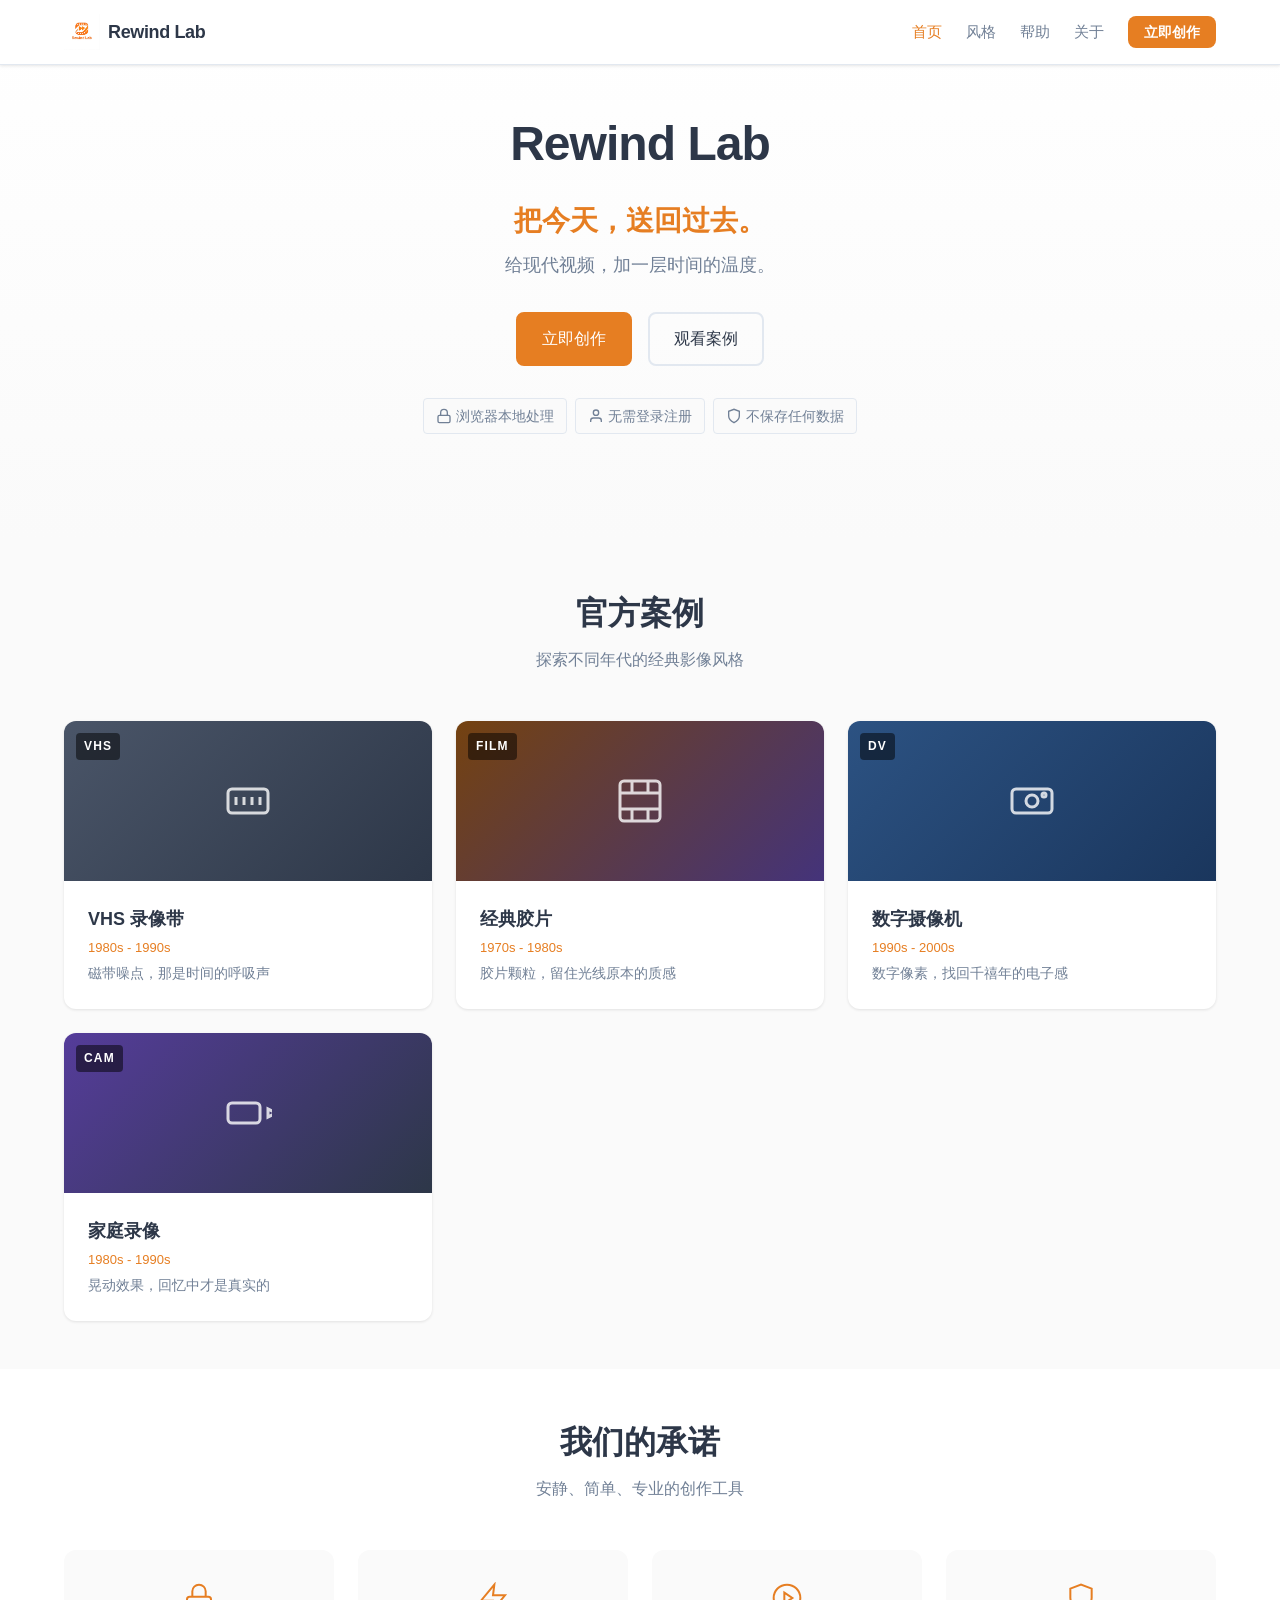
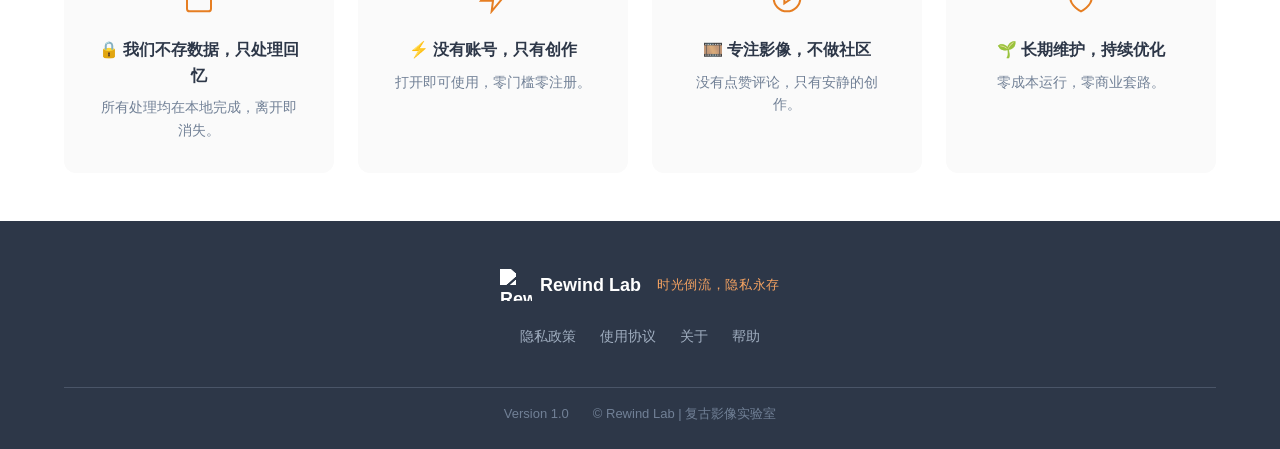
==== index.html @ befa51fe "Update index.html" ====
<!DOCTYPE html>
<html lang="zh-CN">
<head>
    <meta charset="UTF-8">
    <meta name="viewport" content="width=device-width, initial-scale=1.0">
    <meta name="description" content="Rewind Lab - 把今天，送回过去。免费、隐私优先的复古视频处理工具。">
    <title>Rewind Lab | 复古影像实验室</title>
    <link rel="stylesheet" href="css/global.css">
    <link rel="stylesheet" href="css/components/navbar.css">
    <link rel="icon" href="assets/images/logo.jpg" type="image/jpg">
</head>
<body>

    <!-- 导航栏 -->
    <nav class="navbar" id="navbar">
        <div class="nav-container">
            <div class="nav-brand">
                <img src="assets/images/logo.jpg" alt="Rewind Lab Logo" class="nav-logo">
                <span class="nav-title">Rewind Lab</span>
            </div>
            <ul class="nav-menu" id="navMenu">
                <li><a href="index.html" class="nav-link active">首页</a></li>
                <li><a href="styles.html" class="nav-link">风格</a></li>
                <li><a href="help.html" class="nav-link">帮助</a></li>
                <li><a href="about.html" class="nav-link">关于</a></li>
                <li><a href="create.html" class="nav-btn nav-btn-primary">立即创作</a></li>
            </ul>
            <button class="nav-toggle" id="navToggle" aria-label="菜单">
                <span class="hamburger-line"></span>
                <span class="hamburger-line"></span>
                <span class="hamburger-line"></span>
            </button>
        </div>
    </nav>

    <!-- Hero 首屏 -->
    <section class="hero">
        <div class="hero-container">
            <h1 class="hero-title">Rewind Lab</h1>
            <p class="hero-subtitle">把今天，送回过去。</p>
            <p class="hero-description">给现代视频，加一层时间的温度。</p>
            <div class="hero-cta">
                <a href="create.html" class="btn btn-primary">立即创作</a>
                <a href="#cases" class="btn btn-secondary">观看案例</a>
            </div>
            <div class="hero-badges">
                <span class="badge">
                    <svg width="16" height="16" viewBox="0 0 24 24" fill="none" stroke="currentColor" stroke-width="2">
                        <rect x="3" y="11" width="18" height="11" rx="2" ry="2"/><path d="M7 11V7a5 5 0 0 1 10 0v4"/>
                    </svg>
                    浏览器本地处理
                </span>
                <span class="badge">
                    <svg width="16" height="16" viewBox="0 0 24 24" fill="none" stroke="currentColor" stroke-width="2">
                        <path d="M20 21v-2a4 4 0 0 0-4-4H8a4 4 0 0 0-4 4v2"/><circle cx="12" cy="7" r="4"/>
                    </svg>
                    无需登录注册
                </span>
                <span class="badge">
                    <svg width="16" height="16" viewBox="0 0 24 24" fill="none" stroke="currentColor" stroke-width="2">
                        <path d="M12 22s8-4 8-10V5l-8-3-8 3v7c0 6 8 10 8 10z"/>
                    </svg>
                    不保存任何数据
                </span>
            </div>
        </div>
    </section>

    <!-- 官方案例 -->
    <section class="cases" id="cases">
        <div class="container">
            <h2 class="section-title">官方案例</h2>
            <p class="section-subtitle">探索不同年代的经典影像风格</p>
            <div class="cases-grid">
                <div class="case-card">
                    <div class="case-thumbnail" style="background: linear-gradient(135deg, #4a5568, #2d3748);">
                        <span class="case-label">VHS</span>
                        <svg width="48" height="48" viewBox="0 0 24 24" fill="none" stroke="currentColor" stroke-width="1.5" class="case-icon">
                            <rect x="2" y="6" width="20" height="12" rx="2"/><line x1="6" y1="10" x2="6" y2="14"/><line x1="10" y1="10" x2="10" y2="14"/><line x1="14" y1="10" x2="14" y2="14"/><line x1="18" y1="10" x2="18" y2="14"/>
                        </svg>
                    </div>
                    <div class="case-info">
                        <h3>VHS 录像带</h3>
                        <p class="case-era">1980s - 1990s</p>
                        <p class="case-features">磁带噪点，那是时间的呼吸声</p>
                    </div>
                </div>
                <div class="case-card">
                    <div class="case-thumbnail" style="background: linear-gradient(135deg, #744210, #44337a);">
                        <span class="case-label">FILM</span>
                        <svg width="48" height="48" viewBox="0 0 24 24" fill="none" stroke="currentColor" stroke-width="1.5" class="case-icon">
                            <rect x="2" y="2" width="20" height="20" rx="2"/><line x1="2" y1="8" x2="22" y2="8"/><line x1="2" y1="16" x2="22" y2="16"/><line x1="8" y1="2" x2="8" y2="8"/><line x1="16" y1="2" x2="16" y2="8"/><line x1="8" y1="16" x2="8" y2="22"/><line x1="16" y1="16" x2="16" y2="22"/>
                        </svg>
                    </div>
                    <div class="case-info">
                        <h3>经典胶片</h3>
                        <p class="case-era">1970s - 1980s</p>
                        <p class="case-features">胶片颗粒，留住光线原本的质感</p>
                    </div>
                </div>
                <div class="case-card">
                    <div class="case-thumbnail" style="background: linear-gradient(135deg, #2c5282, #1a365d);">
                        <span class="case-label">DV</span>
                        <svg width="48" height="48" viewBox="0 0 24 24" fill="none" stroke="currentColor" stroke-width="1.5" class="case-icon">
                            <rect x="2" y="6" width="20" height="12" rx="2"/><circle cx="12" cy="12" r="3"/><circle cx="18" cy="9" r="1"/>
                        </svg>
                    </div>
                    <div class="case-info">
                        <h3>数字摄像机</h3>
                        <p class="case-era">1990s - 2000s</p>
                        <p class="case-features">数字像素，找回千禧年的电子感</p>
                    </div>
                </div>
                <div class="case-card">
                    <div class="case-thumbnail" style="background: linear-gradient(135deg, #553c9a, #2d3748);">
                        <span class="case-label">CAM</span>
                        <svg width="48" height="48" viewBox="0 0 24 24" fill="none" stroke="currentColor" stroke-width="1.5" class="case-icon">
                            <rect x="2" y="7" width="16" height="10" rx="2"/><polygon points="22,10 22,14 26,12 26,12"/><line x1="6" y1="12" x2="6" y2="12"/>
                        </svg>
                    </div>
                    <div class="case-info">
                        <h3>家庭录像</h3>
                        <p class="case-era">1980s - 1990s</p>
                        <p class="case-features">晃动效果，回忆中才是真实的</p>
                    </div>
                </div>
            </div>
        </div>
    </section>

    <!-- 我们的承诺 -->
    <section class="promises">
        <div class="container">
            <h2 class="section-title">我们的承诺</h2>
            <p class="section-subtitle">安静、简单、专业的创作工具</p>
            <div class="promises-grid">
                <div class="promise-card">
                    <div class="promise-icon">
                        <svg width="32" height="32" viewBox="0 0 24 24" fill="none" stroke="currentColor" stroke-width="1.5">
                            <rect x="3" y="11" width="18" height="11" rx="2" ry="2"/><path d="M7 11V7a5 5 0 0 1 10 0v4"/>
                        </svg>
                    </div>
                    <h3>🔒 我们不存数据，只处理回忆</h3>
                    <p>所有处理均在本地完成，离开即消失。</p>
                </div>
                <div class="promise-card">
                    <div class="promise-icon">
                        <svg width="32" height="32" viewBox="0 0 24 24" fill="none" stroke="currentColor" stroke-width="1.5">
                            <polygon points="13,2 3,14 12,14 11,22 21,10 12,10 13,2"/>
                        </svg>
                    </div>
                    <h3>⚡ 没有账号，只有创作</h3>
                    <p>打开即可使用，零门槛零注册。</p>
                </div>
                <div class="promise-card">
                    <div class="promise-icon">
                        <svg width="32" height="32" viewBox="0 0 24 24" fill="none" stroke="currentColor" stroke-width="1.5">
                            <circle cx="12" cy="12" r="10"/><polygon points="10,8 16,12 10,16 10,8"/>
                        </svg>
                    </div>
                    <h3>🎞️ 专注影像，不做社区</h3>
                    <p>没有点赞评论，只有安静的创作。</p>
                </div>
                <div class="promise-card">
                    <div class="promise-icon">
                        <svg width="32" height="32" viewBox="0 0 24 24" fill="none" stroke="currentColor" stroke-width="1.5">
                            <path d="M12 22s8-4 8-10V5l-8-3-8 3v7c0 6 8 10 8 10z"/>
                        </svg>
                    </div>
                    <h3>🌱 长期维护，持续优化</h3>
                    <p>零成本运行，零商业套路。</p>
                </div>
            </div>
        </div>
    </section>

    <!-- 页脚 -->
    <footer class="footer">
        <div class="container">
            <div class="footer-content">
                <div class="footer-brand">
                    <img src="assets/images/logo.svg" alt="Rewind Lab" class="footer-logo">
                    <span>Rewind Lab</span>
                    <span class="footer-tagline">时光倒流，隐私永存</span>
                </div>
                <div class="footer-links">
                    <a href="privacy.html">隐私政策</a>
                    <a href="terms.html">使用协议</a>
                    <a href="about.html">关于</a>
                    <a href="help.html">帮助</a>
                </div>
                <div class="footer-meta">
                    <p>Version 1.0</p>
                    <p>&copy; Rewind Lab | 复古影像实验室</p>
                </div>
            </div>
        </div>
    </footer>

    <script src="js/modules/navbar.js"></script>
</body>
</html>
---- css/global.css ----
/* ============================================
   Rewind Lab - Global Styles V1.0
   品牌色: 🟠 暖琥珀 #E67E22
   ============================================ */

:root {
    /* 颜色变量 */
    --color-primary: #E67E22;          /* 主品牌色 - 暖琥珀 */
    --color-primary-dark: #D35400;     /* 深琥珀 */
    --color-primary-light: #F4A261;    /* 浅琥珀 */
    --color-background: #FFFFFF;       /* 纯白背景 */
    --color-surface: #FAFAFA;          /* 卡片背景 */
    --color-text: #2D3748;             /* 深灰文字 */
    --color-text-light: #718096;       /* 浅灰辅助文字 */
    --color-border: #E2E8F0;           /* 边框颜色 */
    --color-success: #48BB78;          /* 成功绿 */
    --color-error: #E53E3E;            /* 错误红 */

    /* 间距变量 */
    --space-xs: 4px;
    --space-sm: 8px;
    --space-md: 16px;
    --space-lg: 24px;
    --space-xl: 32px;
    --space-2xl: 48px;

    /* 圆角 */
    --radius-sm: 4px;
    --radius-md: 8px;
    --radius-lg: 12px;

    /* 阴影 */
    --shadow-sm: 0 1px 3px rgba(0, 0, 0, 0.1);
    --shadow-md: 0 4px 6px rgba(0, 0, 0, 0.1);
    --shadow-lg: 0 10px 15px rgba(0, 0, 0, 0.1);

    /* 动画 */
    --transition-fast: 150ms ease;
    --transition-normal: 250ms ease;
}

/* 重置样式 */
*,
*::before,
*::after {
    margin: 0;
    padding: 0;
    box-sizing: border-box;
}

html {
    scroll-behavior: smooth;
}

body {
    font-family: -apple-system, BlinkMacSystemFont, 'Segoe UI', 'PingFang SC', 'Hiragino Sans GB', 'Microsoft YaHei', sans-serif;
    font-size: 16px;
    line-height: 1.6;
    color: var(--color-text);
    background-color: var(--color-background);
    -webkit-font-smoothing: antialiased;
    -moz-osx-font-smoothing: grayscale;
}

/* 通用容器 */
.container {
    max-width: 1200px;
    margin: 0 auto;
    padding: 0 var(--space-lg);
}

/* 按钮 */
.btn {
    display: inline-flex;
    align-items: center;
    justify-content: center;
    padding: 12px 24px;
    font-size: 16px;
    font-weight: 500;
    border-radius: var(--radius-md);
    cursor: pointer;
    text-decoration: none;
    transition: all var(--transition-normal);
    border: 2px solid transparent;
}

.btn-primary {
    background-color: var(--color-primary);
    color: #fff;
    border-color: var(--color-primary);
}

.btn-primary:hover {
    background-color: var(--color-primary-dark);
    border-color: var(--color-primary-dark);
    transform: translateY(-2px);
    box-shadow: var(--shadow-md);
}

.btn-secondary {
    background-color: transparent;
    color: var(--color-text);
    border-color: var(--color-border);
}

.btn-secondary:hover {
    border-color: var(--color-primary);
    color: var(--color-primary);
}

/* 卡片 */
.card {
    background: var(--color-surface);
    border-radius: var(--radius-lg);
    box-shadow: var(--shadow-sm);
    overflow: hidden;
    transition: all var(--transition-normal);
}

.card:hover {
    box-shadow: var(--shadow-lg);
    transform: translateY(-4px);
}

/* Hero 首屏 */
.hero {
    padding: var(--space-2xl) 0;
    text-align: center;
    min-height: 60vh;
    display: flex;
    align-items: center;
    justify-content: center;
    background: linear-gradient(180deg, var(--color-background) 0%, var(--color-surface) 100%);
}

.hero-container {
    max-width: 800px;
    margin: 0 auto;
    padding: var(--space-xl);
}

.hero-title {
    font-size: 48px;
    font-weight: 700;
    color: var(--color-text);
    margin-bottom: var(--space-md);
    letter-spacing: -0.02em;
}

.hero-subtitle {
    font-size: 28px;
    font-weight: 600;
    color: var(--color-primary);
    margin-bottom: var(--space-sm);
}

.hero-description {
    font-size: 18px;
    color: var(--color-text-light);
    margin-bottom: var(--space-xl);
}

.hero-cta {
    display: flex;
    gap: var(--space-md);
    justify-content: center;
    margin-bottom: var(--space-xl);
    flex-wrap: wrap;
}

.hero-badges {
    display: flex;
    gap: var(--space-sm);
    justify-content: center;
    flex-wrap: wrap;
}

.badge {
    display: inline-flex;
    align-items: center;
    gap: var(--space-xs);
    padding: 6px 12px;
    background: var(--color-surface);
    border: 1px solid var(--color-border);
    border-radius: var(--radius-sm);
    font-size: 14px;
    color: var(--color-text-light);
}

/* 章节标题 */
.section-title {
    font-size: 32px;
    font-weight: 700;
    text-align: center;
    margin-bottom: var(--space-sm);
}

.section-subtitle {
    font-size: 16px;
    color: var(--color-text-light);
    text-align: center;
    margin-bottom: var(--space-2xl);
}

/* 案例网格 */
.cases {
    padding: var(--space-2xl) 0;
    background: var(--color-surface);
}

.cases-grid {
    display: grid;
    grid-template-columns: repeat(auto-fit, minmax(280px, 1fr));
    gap: var(--space-lg);
}

.case-card {
    background: var(--color-background);
    border-radius: var(--radius-lg);
    overflow: hidden;
    box-shadow: var(--shadow-sm);
    transition: all var(--transition-normal);
}

.case-card:hover {
    box-shadow: var(--shadow-lg);
    transform: translateY(-4px);
}

.case-thumbnail {
    height: 160px;
    display: flex;
    align-items: center;
    justify-content: center;
    color: #fff;
    position: relative;
}

.case-label {
    position: absolute;
    top: 12px;
    left: 12px;
    font-size: 12px;
    font-weight: 600;
    background: rgba(0, 0, 0, 0.5);
    padding: 4px 8px;
    border-radius: var(--radius-sm);
    letter-spacing: 0.1em;
}

.case-icon {
    opacity: 0.8;
}

.case-info {
    padding: var(--space-lg);
}

.case-info h3 {
    font-size: 18px;
    font-weight: 600;
    margin-bottom: var(--space-xs);
}

.case-era {
    font-size: 13px;
    color: var(--color-primary);
    font-weight: 500;
    margin-bottom: var(--space-xs);
}

.case-features {
    font-size: 14px;
    color: var(--color-text-light);
}

/* 承诺卡片 */
.promises {
    padding: var(--space-2xl) 0;
}

.promises-grid {
    display: grid;
    grid-template-columns: repeat(auto-fit, minmax(240px, 1fr));
    gap: var(--space-lg);
}

.promise-card {
    text-align: center;
    padding: var(--space-xl);
    background: var(--color-surface);
    border-radius: var(--radius-lg);
    transition: all var(--transition-normal);
}

.promise-card:hover {
    box-shadow: var(--shadow-md);
    transform: translateY(-2px);
}

.promise-icon {
    color: var(--color-primary);
    margin-bottom: var(--space-md);
}

.promise-card h3 {
    font-size: 16px;
    font-weight: 600;
    margin-bottom: var(--space-sm);
}

.promise-card p {
    font-size: 14px;
    color: var(--color-text-light);
}

/* 页脚 */
.footer {
    background: var(--color-text);
    color: #fff;
    padding: var(--space-2xl) 0 var(--space-lg);
}

.footer-content {
    display: flex;
    flex-direction: column;
    align-items: center;
    gap: var(--space-lg);
    text-align: center;
}

.footer-brand {
    display: flex;
    align-items: center;
    gap: var(--space-sm);
    font-size: 18px;
    font-weight: 600;
}

.footer-logo {
    width: 32px;
    height: 32px;
    filter: brightness(0) invert(1);
}

.footer-links {
    display: flex;
    gap: var(--space-lg);
    flex-wrap: wrap;
    justify-content: center;
}

.footer-links a {
    color: #A0AEC0;
    text-decoration: none;
    font-size: 14px;
    transition: color var(--transition-fast);
}

.footer-links a:hover {
    color: var(--color-primary-light);
}

.footer-meta {
    display: flex;
    gap: var(--space-lg);
    font-size: 13px;
    color: #718096;
    margin-top: var(--space-md);
    padding-top: var(--space-md);
    border-top: 1px solid #4A5568;
    width: 100%;
    justify-content: center;
    gap: var(--space-lg);
}

/* 页脚品牌标语 */
.footer-tagline {
    margin-left: var(--space-sm);
    font-size: 13px;
    font-weight: 400;
    color: var(--color-primary-light);
    letter-spacing: 0.05em;
}

/* 响应式适配 */
@media (max-width: 768px) {
    .hero-title {
        font-size: 36px;
    }
    .hero-subtitle {
        font-size: 22px;
    }
    .hero-cta {
        flex-direction: column;
        align-items: center;
    }
    .hero-cta .btn {
        width: 100%;
        max-width: 280px;
    }
    .section-title {
        font-size: 26px;
    }
    .cases-grid,
    .promises-grid {
        grid-template-columns: 1fr;
    }
}

@media (max-width: 480px) {
    .container {
        padding: 0 var(--space-md);
    }
    .hero {
        padding: var(--space-lg) 0;
    }
    .hero-title {
        font-size: 30px;
    }
    .badge {
        font-size: 12px;
        padding: 4px 8px;
    }
}
---- css/components/navbar.css ----
/* ============================================
   Rewind Lab - Navbar Component
   ============================================ */

.navbar {
    position: fixed;
    top: 0;
    left: 0;
    right: 0;
    background: var(--color-background);
    border-bottom: 1px solid var(--color-border);
    z-index: 1000;
    box-shadow: var(--shadow-sm);
}

.nav-container {
    max-width: 1200px;
    margin: 0 auto;
    padding: 0 var(--space-lg);
    display: flex;
    align-items: center;
    justify-content: space-between;
    height: 64px;
}

.nav-brand {
    display: flex;
    align-items: center;
    gap: var(--space-sm);
}

.nav-logo {
    width: 36px;
    height: 36px;
}

.nav-title {
    font-size: 18px;
    font-weight: 700;
    color: var(--color-text);
    letter-spacing: -0.02em;
}

.nav-menu {
    display: flex;
    align-items: center;
    gap: var(--space-lg);
    list-style: none;
}

.nav-link {
    color: var(--color-text-light);
    text-decoration: none;
    font-size: 15px;
    font-weight: 500;
    transition: color var(--transition-fast);
}

.nav-link:hover,
.nav-link.active {
    color: var(--color-primary);
}

.nav-btn {
    padding: 8px 16px;
    font-size: 14px;
    border-radius: var(--radius-md);
    text-decoration: none;
    font-weight: 600;
    transition: all var(--transition-fast);
}

.nav-btn-primary {
    background: var(--color-primary);
    color: #fff;
}

.nav-btn-primary:hover {
    background: var(--color-primary-dark);
}

/* 汉堡菜单按钮（移动端） */
.nav-toggle {
    display: none;
    flex-direction: column;
    gap: 5px;
    padding: var(--space-sm);
    background: none;
    border: none;
    cursor: pointer;
}

.hamburger-line {
    display: block;
    width: 22px;
    height: 2px;
    background: var(--color-text);
    transition: all var(--transition-normal);
    border-radius: 1px;
}

/* 移动端样式 */
@media (max-width: 768px) {
    .nav-container {
        padding: 0 var(--space-md);
    }

    .nav-toggle {
        display: flex;
    }

    .nav-menu {
        position: fixed;
        top: 64px;
        left: 0;
        right: 0;
        background: var(--color-background);
        flex-direction: column;
        padding: var(--space-lg);
        border-bottom: 1px solid var(--color-border);
        box-shadow: var(--shadow-lg);
        transform: translateY(-100%);
        opacity: 0;
        visibility: hidden;
        transition: all var(--transition-normal);
    }

    .nav-menu.active {
        transform: translateY(0);
        opacity: 1;
        visibility: visible;
    }

    .nav-menu li {
        width: 100%;
    }

    .nav-link {
        display: block;
        padding: var(--space-md) 0;
        font-size: 16px;
        border-bottom: 1px solid var(--color-border);
    }

    .nav-link:last-child {
        border-bottom: none;
    }

    .nav-btn {
        width: 100%;
        text-align: center;
        margin-top: var(--space-sm);
    }

    /* 汉堡按钮动画 */
    .nav-toggle.active .hamburger-line:nth-child(1) {
        transform: rotate(45deg) translate(5px, 5px);
    }

    .nav-toggle.active .hamburger-line:nth-child(2) {
        opacity: 0;
    }

    .nav-toggle.active .hamburger-line:nth-child(3) {
        transform: rotate(-45deg) translate(7px, -6px);
    }
}
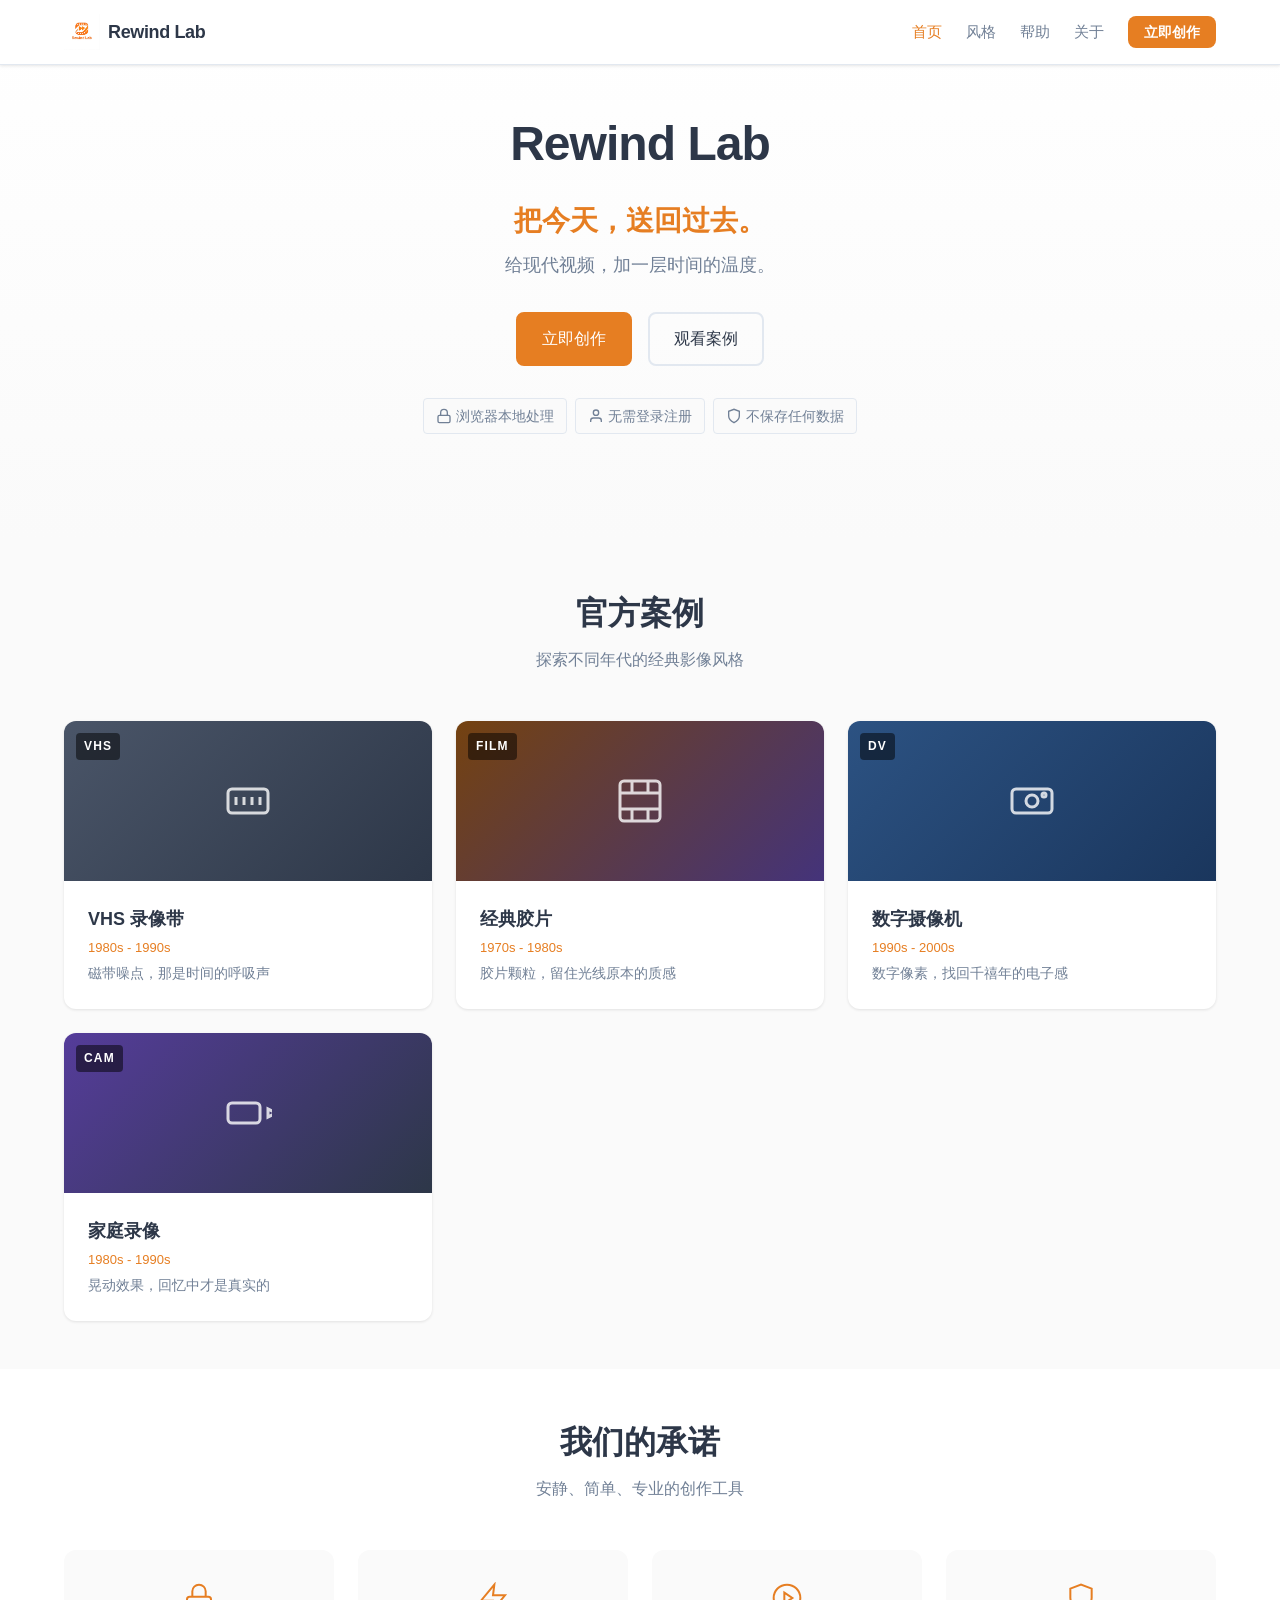
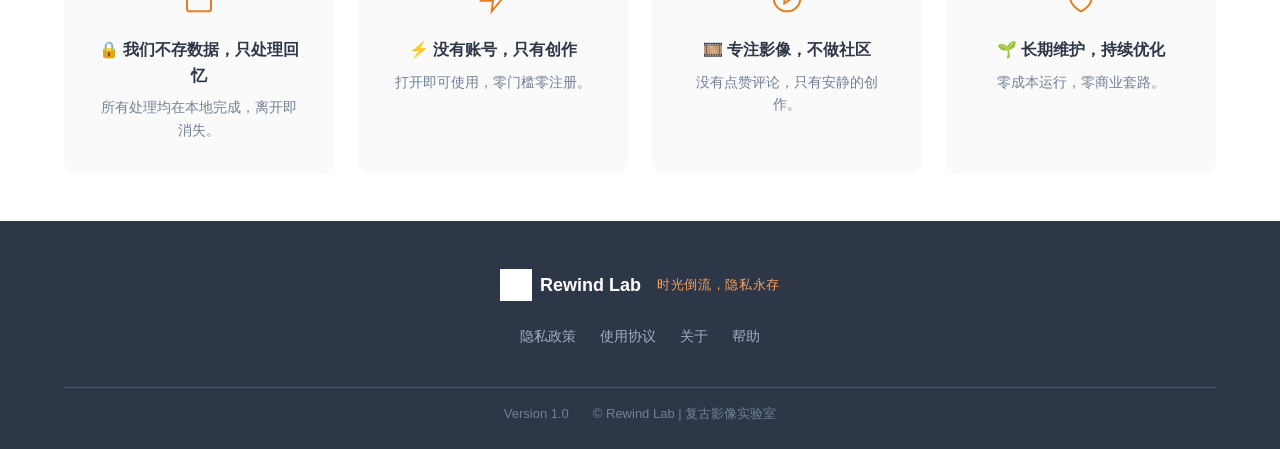
==== commit ac16f199: "Update index.html" ====
--- a/index.html
+++ b/index.html
@@ -179,7 +179,7 @@
         <div class="container">
             <div class="footer-content">
                 <div class="footer-brand">
-                    <img src="assets/images/logo.svg" alt="Rewind Lab" class="footer-logo">
+                    <img src="assets/images/logo.jpg" alt="Rewind Lab" class="footer-logo">
                     <span>Rewind Lab</span>
                     <span class="footer-tagline">时光倒流，隐私永存</span>
                 </div>
--- a/css/global.css
+++ b/css/global.css
@@ -422,4 +422,187 @@
         font-size: 12px;
         padding: 4px 8px;
     }
-}+}
+
+/* ============================================
+   关于/帮助/政策页面通用样式
+   ============================================ */
+
+.about-main,
+.help-main,
+.policy-main {
+    padding-top: 96px;
+    padding-bottom: 48px;
+    min-height: 100vh;
+    background: var(--color-surface);
+}
+
+.about-hero,
+.help-hero,
+.policy-hero {
+    text-align: center;
+    padding: 32px 0;
+    margin-bottom: 32px;
+}
+
+.about-hero h1,
+.help-hero h1,
+.policy-hero h1 {
+    font-size: 36px;
+    font-weight: 700;
+    color: var(--color-text);
+    margin-bottom: 8px;
+}
+
+.about-tagline,
+.policy-updated {
+    font-size: 16px;
+    color: var(--color-primary);
+    font-weight: 500;
+}
+
+.about-content,
+.help-content,
+.policy-content {
+    max-width: 900px;
+    margin: 0 auto;
+    display: grid;
+    gap: 24px;
+}
+
+.about-card,
+.faq-item,
+.policy-section {
+    background: var(--color-background);
+    padding: 24px;
+    border-radius: var(--radius-lg);
+    box-shadow: var(--shadow-sm);
+    border-left: 4px solid var(--color-primary);
+}
+
+.about-card h2,
+.faq-item h3,
+.policy-section h2 {
+    font-size: 18px;
+    font-weight: 700;
+    color: var(--color-text);
+    margin-bottom: 12px;
+}
+
+.about-card p,
+.faq-item p,
+.policy-section p {
+    color: var(--color-text-light);
+    line-height: 1.7;
+    margin-bottom: 12px;
+}
+
+.promise-list {
+    list-style: none;
+    padding: 0;
+}
+
+.promise-list li {
+    padding: 8px 0;
+    border-bottom: 1px solid var(--color-border);
+    color: var(--color-text-light);
+}
+
+.promise-list li:last-child {
+    border-bottom: none;
+}
+
+.tech-grid {
+    display: grid;
+    grid-template-columns: repeat(2, 1fr);
+    gap: 12px;
+    margin-top: 16px;
+}
+
+.tech-item {
+    padding: 12px;
+    background: var(--color-surface);
+    border-radius: var(--radius-sm);
+}
+
+.tech-item strong {
+    display: block;
+    color: var(--color-primary);
+    margin-bottom: 4px;
+}
+
+.tech-item p {
+    font-size: 13px;
+    margin: 0;
+}
+
+.timeline {
+    margin-top: 16px;
+}
+
+.timeline-item {
+    display: flex;
+    align-items: center;
+    gap: 12px;
+    padding: 12px 0;
+    border-bottom: 1px solid var(--color-border);
+}
+
+.timeline-item:last-child {
+    border-bottom: none;
+}
+
+.version {
+    font-weight: 700;
+    color: var(--color-primary);
+    min-width: 60px;
+}
+
+.status {
+    padding: 4px 10px;
+    border-radius: 12px;
+    font-size: 12px;
+    font-weight: 600;
+}
+
+.status.complete {
+    background: var(--color-success);
+    color: #fff;
+}
+
+.status.upcoming {
+    background: var(--color-surface);
+    color: var(--color-text-light);
+}
+
+.policy-intro {
+    text-align: center;
+    margin-bottom: 32px;
+    color: var(--color-text-light);
+    font-size: 15px;
+}
+
+.faq-item {
+    cursor: pointer;
+    transition: all var(--transition-normal);
+}
+
+.faq-item:hover {
+    box-shadow: var(--shadow-md);
+}
+
+@media (max-width: 768px) {
+    .tech-grid {
+        grid-template-columns: 1fr;
+    }
+    .about-hero h1,
+    .help-hero h1,
+    .policy-hero h1 {
+        font-size: 28px;
+    }
+    .about-card,
+    .faq-item,
+    .policy-section {
+        padding: 20px;
+    }
+}
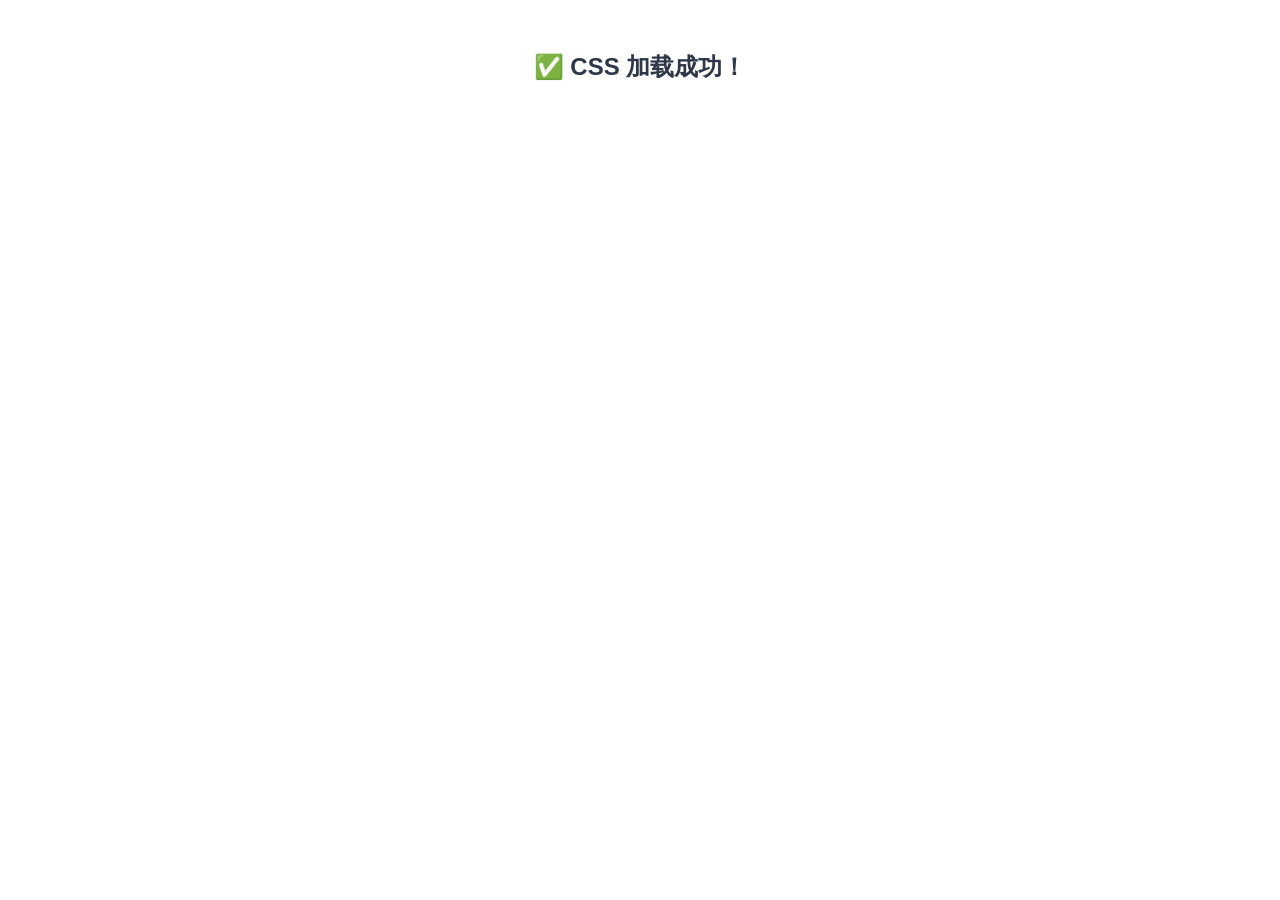
==== commit 3afa788f: "Fix CSS loading success and error messages" ====
--- a/index.html
+++ b/index.html
@@ -198,5 +198,18 @@
     </footer>
 
     <script src="js/modules/navbar.js"></script>
+<script>
+fetch('css/global.css')
+    .then(response => {
+        if (response.ok) {
+            document.body.innerHTML = '<h1 style="font-size:24px; text-align:center; padding:48px;">✅ CSS 加载成功！</h1>';
+        } else {
+            document.body.innerHTML = '<h1 style="font-size:24px; text-align:center; padding:48px; color:red;">❌ CSS 加载失败</h1>';
+        }
+    })
+    .catch(error => {
+        document.body.innerHTML = '<h1 style="font-size:24px; text-align:center; padding:48px; color:red;">❌ CSS 路径错误</h1>';
+    });
+</script>
 </body>
 </html>
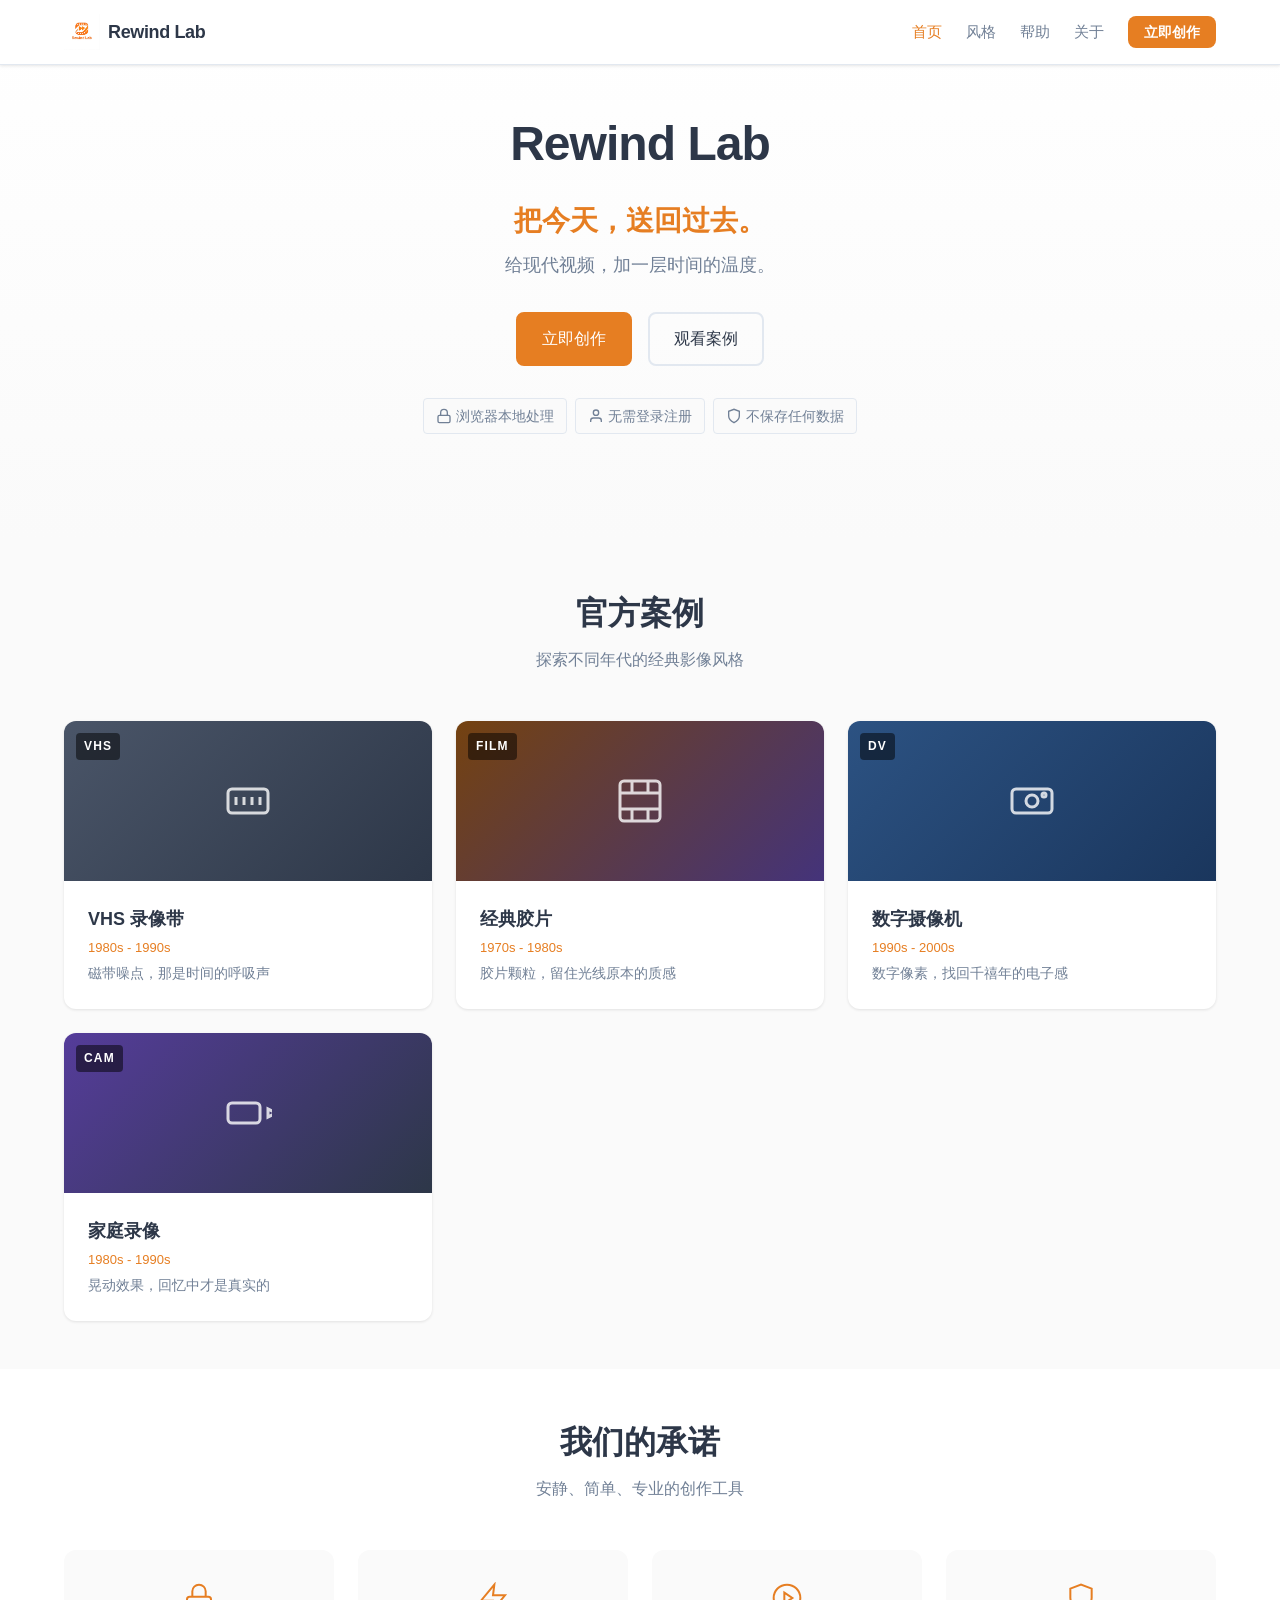
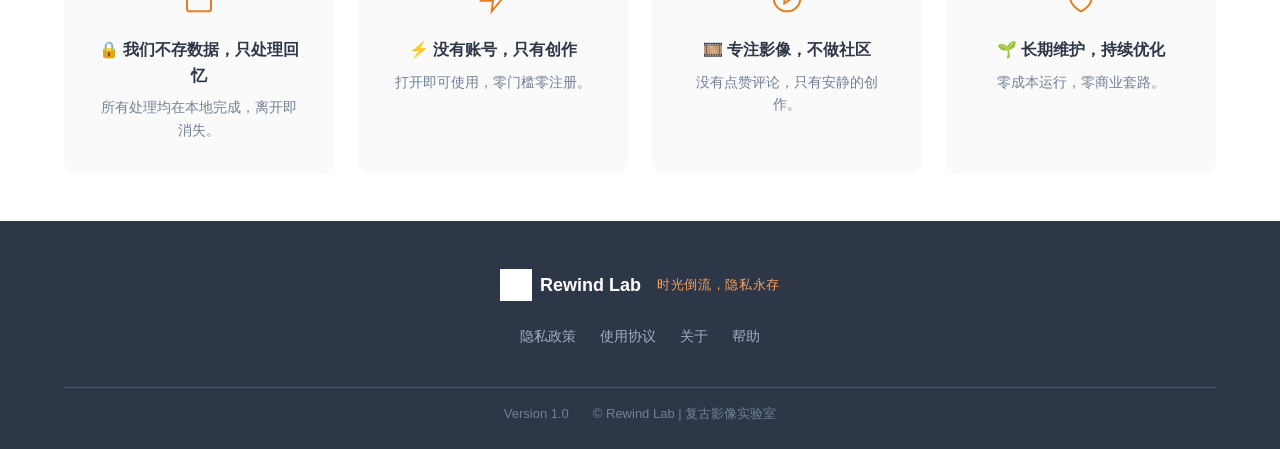
==== commit c15f95e8: "Update index.html" ====
--- a/index.html
+++ b/index.html
@@ -198,18 +198,6 @@
     </footer>
 
     <script src="js/modules/navbar.js"></script>
-<script>
-fetch('css/global.css')
-    .then(response => {
-        if (response.ok) {
-            document.body.innerHTML = '<h1 style="font-size:24px; text-align:center; padding:48px;">✅ CSS 加载成功！</h1>';
-        } else {
-            document.body.innerHTML = '<h1 style="font-size:24px; text-align:center; padding:48px; color:red;">❌ CSS 加载失败</h1>';
-        }
-    })
-    .catch(error => {
-        document.body.innerHTML = '<h1 style="font-size:24px; text-align:center; padding:48px; color:red;">❌ CSS 路径错误</h1>';
-    });
-</script>
+
 </body>
 </html>
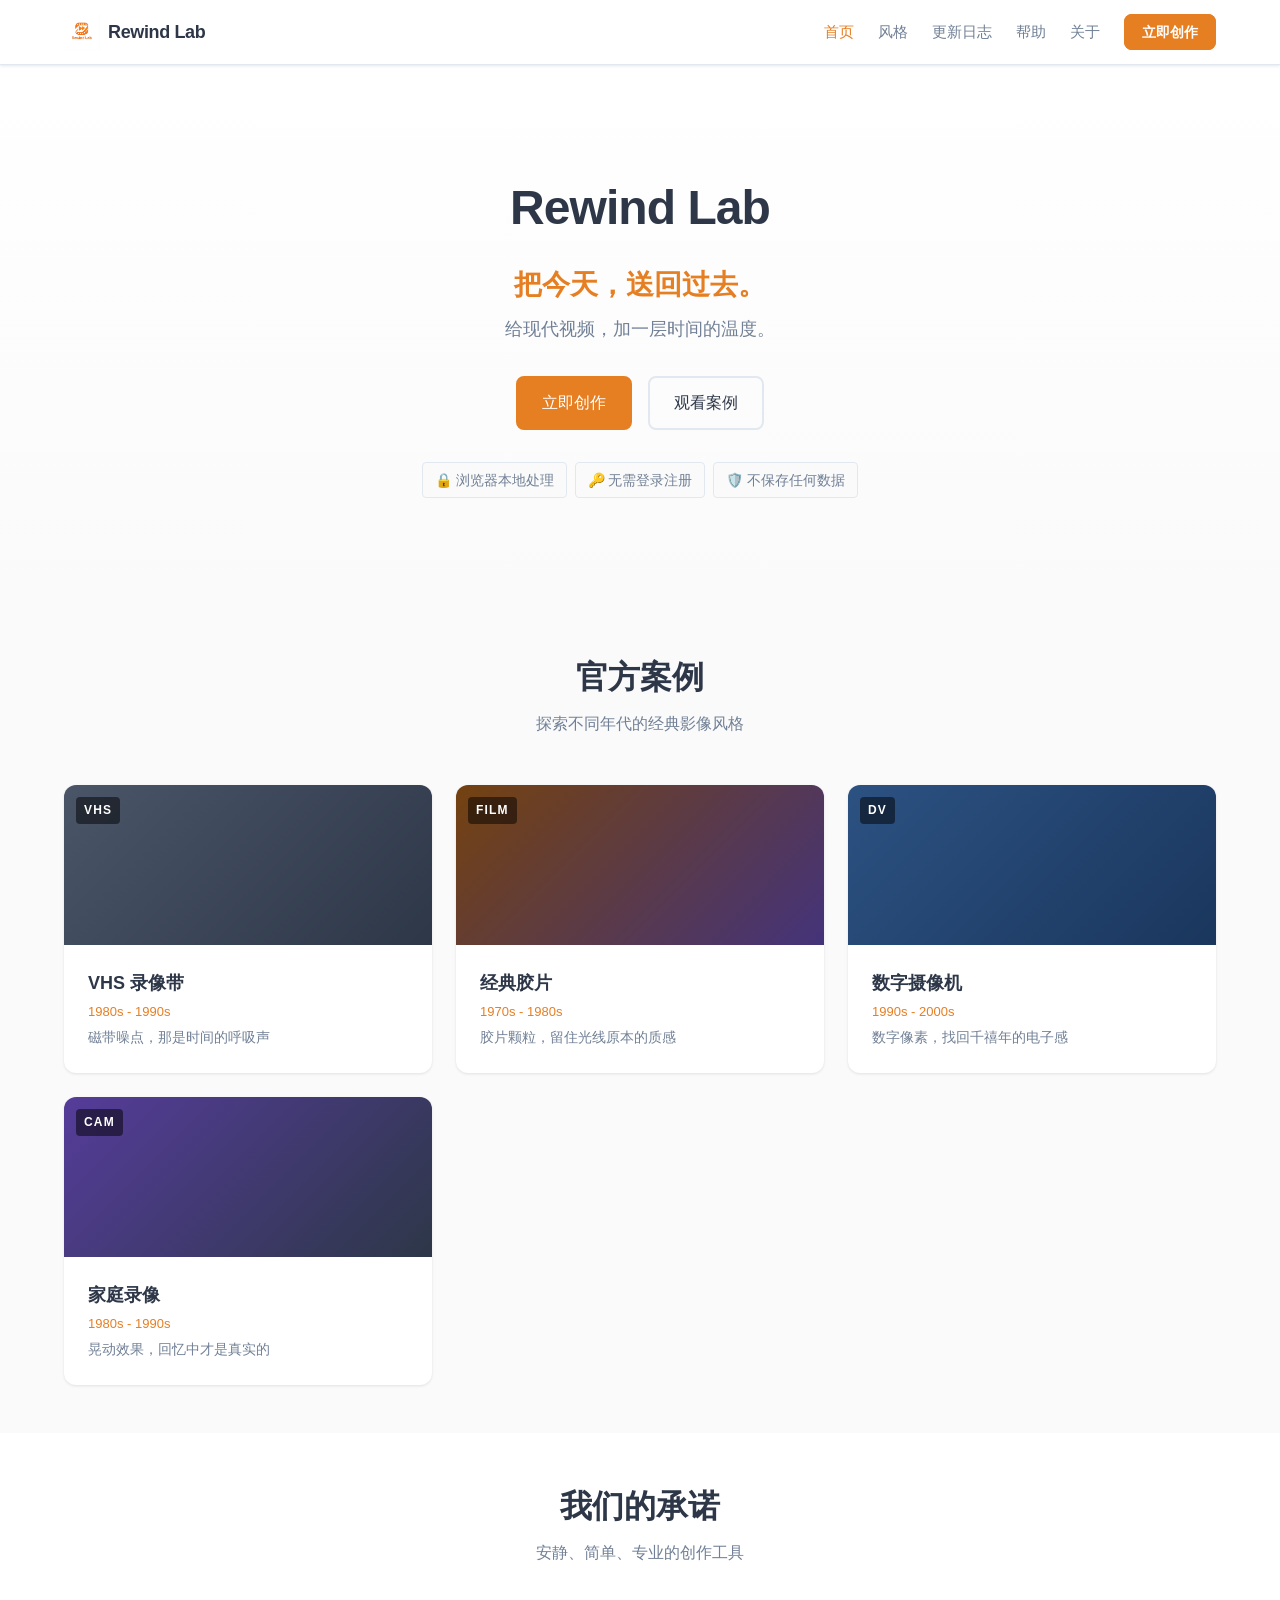
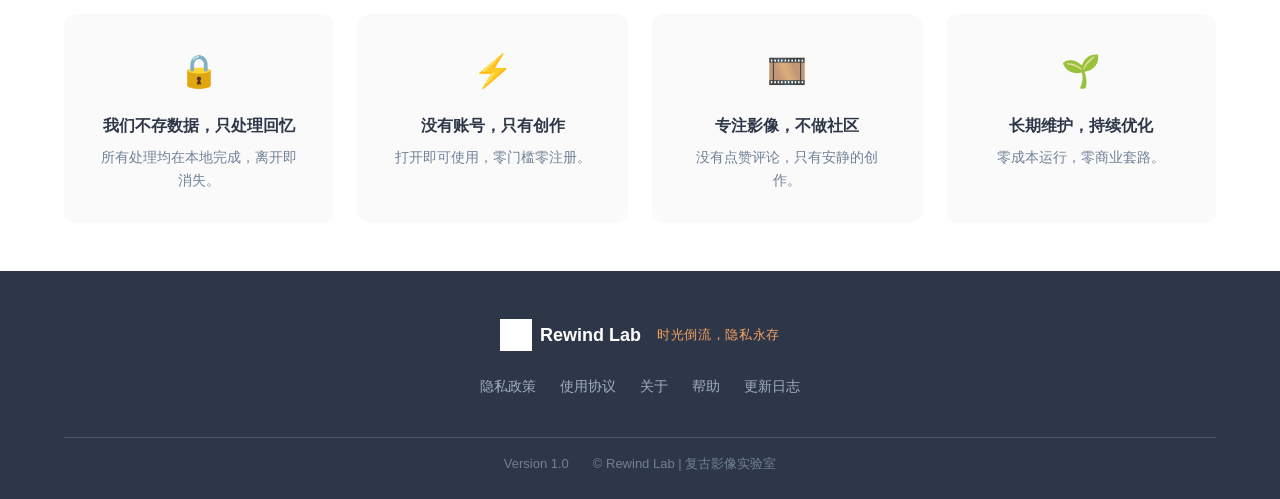
==== commit c07845dd: "Update index.html" ====
--- a/index.html
+++ b/index.html
@@ -1,203 +1,156 @@
 <!DOCTYPE html>
 <html lang="zh-CN">
 <head>
-    <meta charset="UTF-8">
-    <meta name="viewport" content="width=device-width, initial-scale=1.0">
-    <meta name="description" content="Rewind Lab - 把今天，送回过去。免费、隐私优先的复古视频处理工具。">
-    <title>Rewind Lab | 复古影像实验室</title>
-    <link rel="stylesheet" href="css/global.css">
-    <link rel="stylesheet" href="css/components/navbar.css">
-    <link rel="icon" href="assets/images/logo.jpg" type="image/jpg">
+<meta charset="UTF-8">
+<meta name="viewport" content="width=device-width, initial-scale=1.0">
+<meta name="description" content="Rewind Lab - 把今天，送回过去。免费、隐私优先的复古视频处理工具。">
+<title>Rewind Lab | 复古影像实验室</title>
+<link rel="stylesheet" href="css/global.css">
+<link rel="stylesheet" href="css/components/navbar.css">
+<link rel="icon" href="assets/images/logo.jpg" type="image/jpg">
 </head>
 <body>
 
-    <!-- 导航栏 -->
-    <nav class="navbar" id="navbar">
-        <div class="nav-container">
-            <div class="nav-brand">
-                <img src="assets/images/logo.jpg" alt="Rewind Lab Logo" class="nav-logo">
-                <span class="nav-title">Rewind Lab</span>
-            </div>
-            <ul class="nav-menu" id="navMenu">
-                <li><a href="index.html" class="nav-link active">首页</a></li>
-                <li><a href="styles.html" class="nav-link">风格</a></li>
-                <li><a href="help.html" class="nav-link">帮助</a></li>
-                <li><a href="about.html" class="nav-link">关于</a></li>
-                <li><a href="create.html" class="nav-btn nav-btn-primary">立即创作</a></li>
-            </ul>
-            <button class="nav-toggle" id="navToggle" aria-label="菜单">
-                <span class="hamburger-line"></span>
-                <span class="hamburger-line"></span>
-                <span class="hamburger-line"></span>
-            </button>
-        </div>
-    </nav>
+<nav class="navbar" id="navbar">
+<div class="nav-container">
+<div class="nav-brand">
+<img src="assets/images/logo.jpg" alt="Rewind Lab Logo" class="nav-logo">
+<span class="nav-title">Rewind Lab</span>
+</div>
+<ul class="nav-menu" id="navMenu">
+<li><a href="index.html" class="nav-link active">首页</a></li>
+<li><a href="styles.html" class="nav-link">风格</a></li>
+<li><a href="changelog.html" class="nav-link">更新日志</a></li>
+<li><a href="help.html" class="nav-link">帮助</a></li>
+<li><a href="about.html" class="nav-link">关于</a></li>
+<li><a href="create.html" class="nav-btn nav-btn-primary">立即创作</a></li>
+</ul>
+<button class="nav-toggle" id="navToggle" aria-label="菜单">
+<span class="hamburger-line"></span>
+<span class="hamburger-line"></span>
+<span class="hamburger-line"></span>
+</button>
+</div>
+</nav>
 
-    <!-- Hero 首屏 -->
-    <section class="hero">
-        <div class="hero-container">
-            <h1 class="hero-title">Rewind Lab</h1>
-            <p class="hero-subtitle">把今天，送回过去。</p>
-            <p class="hero-description">给现代视频，加一层时间的温度。</p>
-            <div class="hero-cta">
-                <a href="create.html" class="btn btn-primary">立即创作</a>
-                <a href="#cases" class="btn btn-secondary">观看案例</a>
-            </div>
-            <div class="hero-badges">
-                <span class="badge">
-                    <svg width="16" height="16" viewBox="0 0 24 24" fill="none" stroke="currentColor" stroke-width="2">
-                        <rect x="3" y="11" width="18" height="11" rx="2" ry="2"/><path d="M7 11V7a5 5 0 0 1 10 0v4"/>
-                    </svg>
-                    浏览器本地处理
-                </span>
-                <span class="badge">
-                    <svg width="16" height="16" viewBox="0 0 24 24" fill="none" stroke="currentColor" stroke-width="2">
-                        <path d="M20 21v-2a4 4 0 0 0-4-4H8a4 4 0 0 0-4 4v2"/><circle cx="12" cy="7" r="4"/>
-                    </svg>
-                    无需登录注册
-                </span>
-                <span class="badge">
-                    <svg width="16" height="16" viewBox="0 0 24 24" fill="none" stroke="currentColor" stroke-width="2">
-                        <path d="M12 22s8-4 8-10V5l-8-3-8 3v7c0 6 8 10 8 10z"/>
-                    </svg>
-                    不保存任何数据
-                </span>
-            </div>
-        </div>
-    </section>
+<section class="hero">
+<div class="hero-container">
+<h1 class="hero-title">Rewind Lab</h1>
+<p class="hero-subtitle">把今天，送回过去。</p>
+<p class="hero-description">给现代视频，加一层时间的温度。</p>
+<div class="hero-cta">
+<a href="create.html" class="btn btn-primary">立即创作</a>
+<a href="#cases" class="btn btn-secondary">观看案例</a>
+</div>
+<div class="hero-badges">
+<span class="badge">🔒 浏览器本地处理</span>
+<span class="badge">🔑 无需登录注册</span>
+<span class="badge">🛡️ 不保存任何数据</span>
+</div>
+</div>
+</section>
 
-    <!-- 官方案例 -->
-    <section class="cases" id="cases">
-        <div class="container">
-            <h2 class="section-title">官方案例</h2>
-            <p class="section-subtitle">探索不同年代的经典影像风格</p>
-            <div class="cases-grid">
-                <div class="case-card">
-                    <div class="case-thumbnail" style="background: linear-gradient(135deg, #4a5568, #2d3748);">
-                        <span class="case-label">VHS</span>
-                        <svg width="48" height="48" viewBox="0 0 24 24" fill="none" stroke="currentColor" stroke-width="1.5" class="case-icon">
-                            <rect x="2" y="6" width="20" height="12" rx="2"/><line x1="6" y1="10" x2="6" y2="14"/><line x1="10" y1="10" x2="10" y2="14"/><line x1="14" y1="10" x2="14" y2="14"/><line x1="18" y1="10" x2="18" y2="14"/>
-                        </svg>
-                    </div>
-                    <div class="case-info">
-                        <h3>VHS 录像带</h3>
-                        <p class="case-era">1980s - 1990s</p>
-                        <p class="case-features">磁带噪点，那是时间的呼吸声</p>
-                    </div>
-                </div>
-                <div class="case-card">
-                    <div class="case-thumbnail" style="background: linear-gradient(135deg, #744210, #44337a);">
-                        <span class="case-label">FILM</span>
-                        <svg width="48" height="48" viewBox="0 0 24 24" fill="none" stroke="currentColor" stroke-width="1.5" class="case-icon">
-                            <rect x="2" y="2" width="20" height="20" rx="2"/><line x1="2" y1="8" x2="22" y2="8"/><line x1="2" y1="16" x2="22" y2="16"/><line x1="8" y1="2" x2="8" y2="8"/><line x1="16" y1="2" x2="16" y2="8"/><line x1="8" y1="16" x2="8" y2="22"/><line x1="16" y1="16" x2="16" y2="22"/>
-                        </svg>
-                    </div>
-                    <div class="case-info">
-                        <h3>经典胶片</h3>
-                        <p class="case-era">1970s - 1980s</p>
-                        <p class="case-features">胶片颗粒，留住光线原本的质感</p>
-                    </div>
-                </div>
-                <div class="case-card">
-                    <div class="case-thumbnail" style="background: linear-gradient(135deg, #2c5282, #1a365d);">
-                        <span class="case-label">DV</span>
-                        <svg width="48" height="48" viewBox="0 0 24 24" fill="none" stroke="currentColor" stroke-width="1.5" class="case-icon">
-                            <rect x="2" y="6" width="20" height="12" rx="2"/><circle cx="12" cy="12" r="3"/><circle cx="18" cy="9" r="1"/>
-                        </svg>
-                    </div>
-                    <div class="case-info">
-                        <h3>数字摄像机</h3>
-                        <p class="case-era">1990s - 2000s</p>
-                        <p class="case-features">数字像素，找回千禧年的电子感</p>
-                    </div>
-                </div>
-                <div class="case-card">
-                    <div class="case-thumbnail" style="background: linear-gradient(135deg, #553c9a, #2d3748);">
-                        <span class="case-label">CAM</span>
-                        <svg width="48" height="48" viewBox="0 0 24 24" fill="none" stroke="currentColor" stroke-width="1.5" class="case-icon">
-                            <rect x="2" y="7" width="16" height="10" rx="2"/><polygon points="22,10 22,14 26,12 26,12"/><line x1="6" y1="12" x2="6" y2="12"/>
-                        </svg>
-                    </div>
-                    <div class="case-info">
-                        <h3>家庭录像</h3>
-                        <p class="case-era">1980s - 1990s</p>
-                        <p class="case-features">晃动效果，回忆中才是真实的</p>
-                    </div>
-                </div>
-            </div>
-        </div>
-    </section>
+<section class="cases" id="cases">
+<div class="container">
+<h2 class="section-title">官方案例</h2>
+<p class="section-subtitle">探索不同年代的经典影像风格</p>
+<div class="cases-grid">
+<div class="case-card">
+<div class="case-thumbnail" style="background:linear-gradient(135deg,#4a5568,#2d3748)">
+<span class="case-label">VHS</span>
+</div>
+<div class="case-info">
+<h3>VHS 录像带</h3>
+<p class="case-era">1980s - 1990s</p>
+<p class="case-features">磁带噪点，那是时间的呼吸声</p>
+</div>
+</div>
+<div class="case-card">
+<div class="case-thumbnail" style="background:linear-gradient(135deg,#744210,#44337a)">
+<span class="case-label">FILM</span>
+</div>
+<div class="case-info">
+<h3>经典胶片</h3>
+<p class="case-era">1970s - 1980s</p>
+<p class="case-features">胶片颗粒，留住光线原本的质感</p>
+</div>
+</div>
+<div class="case-card">
+<div class="case-thumbnail" style="background:linear-gradient(135deg,#2c5282,#1a365d)">
+<span class="case-label">DV</span>
+</div>
+<div class="case-info">
+<h3>数字摄像机</h3>
+<p class="case-era">1990s - 2000s</p>
+<p class="case-features">数字像素，找回千禧年的电子感</p>
+</div>
+</div>
+<div class="case-card">
+<div class="case-thumbnail" style="background:linear-gradient(135deg,#553c9a,#2d3748)">
+<span class="case-label">CAM</span>
+</div>
+<div class="case-info">
+<h3>家庭录像</h3>
+<p class="case-era">1980s - 1990s</p>
+<p class="case-features">晃动效果，回忆中才是真实的</p>
+</div>
+</div>
+</div>
+</div>
+</section>
 
-    <!-- 我们的承诺 -->
-    <section class="promises">
-        <div class="container">
-            <h2 class="section-title">我们的承诺</h2>
-            <p class="section-subtitle">安静、简单、专业的创作工具</p>
-            <div class="promises-grid">
-                <div class="promise-card">
-                    <div class="promise-icon">
-                        <svg width="32" height="32" viewBox="0 0 24 24" fill="none" stroke="currentColor" stroke-width="1.5">
-                            <rect x="3" y="11" width="18" height="11" rx="2" ry="2"/><path d="M7 11V7a5 5 0 0 1 10 0v4"/>
-                        </svg>
-                    </div>
-                    <h3>🔒 我们不存数据，只处理回忆</h3>
-                    <p>所有处理均在本地完成，离开即消失。</p>
-                </div>
-                <div class="promise-card">
-                    <div class="promise-icon">
-                        <svg width="32" height="32" viewBox="0 0 24 24" fill="none" stroke="currentColor" stroke-width="1.5">
-                            <polygon points="13,2 3,14 12,14 11,22 21,10 12,10 13,2"/>
-                        </svg>
-                    </div>
-                    <h3>⚡ 没有账号，只有创作</h3>
-                    <p>打开即可使用，零门槛零注册。</p>
-                </div>
-                <div class="promise-card">
-                    <div class="promise-icon">
-                        <svg width="32" height="32" viewBox="0 0 24 24" fill="none" stroke="currentColor" stroke-width="1.5">
-                            <circle cx="12" cy="12" r="10"/><polygon points="10,8 16,12 10,16 10,8"/>
-                        </svg>
-                    </div>
-                    <h3>🎞️ 专注影像，不做社区</h3>
-                    <p>没有点赞评论，只有安静的创作。</p>
-                </div>
-                <div class="promise-card">
-                    <div class="promise-icon">
-                        <svg width="32" height="32" viewBox="0 0 24 24" fill="none" stroke="currentColor" stroke-width="1.5">
-                            <path d="M12 22s8-4 8-10V5l-8-3-8 3v7c0 6 8 10 8 10z"/>
-                        </svg>
-                    </div>
-                    <h3>🌱 长期维护，持续优化</h3>
-                    <p>零成本运行，零商业套路。</p>
-                </div>
-            </div>
-        </div>
-    </section>
+<section class="promises">
+<div class="container">
+<h2 class="section-title">我们的承诺</h2>
+<p class="section-subtitle">安静、简单、专业的创作工具</p>
+<div class="promises-grid">
+<div class="promise-card">
+<div class="promise-icon">🔒</div>
+<h3>我们不存数据，只处理回忆</h3>
+<p>所有处理均在本地完成，离开即消失。</p>
+</div>
+<div class="promise-card">
+<div class="promise-icon">⚡</div>
+<h3>没有账号，只有创作</h3>
+<p>打开即可使用，零门槛零注册。</p>
+</div>
+<div class="promise-card">
+<div class="promise-icon">🎞️</div>
+<h3>专注影像，不做社区</h3>
+<p>没有点赞评论，只有安静的创作。</p>
+</div>
+<div class="promise-card">
+<div class="promise-icon">🌱</div>
+<h3>长期维护，持续优化</h3>
+<p>零成本运行，零商业套路。</p>
+</div>
+</div>
+</div>
+</section>
 
-    <!-- 页脚 -->
-    <footer class="footer">
-        <div class="container">
-            <div class="footer-content">
-                <div class="footer-brand">
-                    <img src="assets/images/logo.jpg" alt="Rewind Lab" class="footer-logo">
-                    <span>Rewind Lab</span>
-                    <span class="footer-tagline">时光倒流，隐私永存</span>
-                </div>
-                <div class="footer-links">
-                    <a href="privacy.html">隐私政策</a>
-                    <a href="terms.html">使用协议</a>
-                    <a href="about.html">关于</a>
-                    <a href="help.html">帮助</a>
-                </div>
-                <div class="footer-meta">
-                    <p>Version 1.0</p>
-                    <p>&copy; Rewind Lab | 复古影像实验室</p>
-                </div>
-            </div>
-        </div>
-    </footer>
+<footer class="footer">
+<div class="container">
+<div class="footer-content">
+<div class="footer-brand">
+<img src="assets/images/logo.jpg" alt="Rewind Lab" class="footer-logo">
+<span>Rewind Lab</span>
+<span class="footer-tagline">时光倒流，隐私永存</span>
+</div>
+<div class="footer-links">
+<a href="privacy.html">隐私政策</a>
+<a href="terms.html">使用协议</a>
+<a href="about.html">关于</a>
+<a href="help.html">帮助</a>
+<a href="changelog.html">更新日志</a>
+</div>
+<div class="footer-meta">
+<p>Version 1.0</p>
+<p>© Rewind Lab | 复古影像实验室</p>
+</div>
+</div>
+</div>
+</footer>
 
-    <script src="js/modules/navbar.js"></script>
-
+<script src="js/modules/navbar.js"></script>
 </body>
 </html>
--- a/css/global.css
+++ b/css/global.css
@@ -3,46 +3,36 @@
    品牌色: 🟠 暖琥珀 #E67E22
    ============================================ */
 
+/* ===== CSS 变量 ===== */
 :root {
-    /* 颜色变量 */
-    --color-primary: #E67E22;          /* 主品牌色 - 暖琥珀 */
-    --color-primary-dark: #D35400;     /* 深琥珀 */
-    --color-primary-light: #F4A261;    /* 浅琥珀 */
-    --color-background: #FFFFFF;       /* 纯白背景 */
-    --color-surface: #FAFAFA;          /* 卡片背景 */
-    --color-text: #2D3748;             /* 深灰文字 */
-    --color-text-light: #718096;       /* 浅灰辅助文字 */
-    --color-border: #E2E8F0;           /* 边框颜色 */
-    --color-success: #48BB78;          /* 成功绿 */
-    --color-error: #E53E3E;            /* 错误红 */
-
-    /* 间距变量 */
+    --color-primary: #E67E22;
+    --color-primary-dark: #D35400;
+    --color-primary-light: #F4A261;
+    --color-background: #FFFFFF;
+    --color-surface: #FAFAFA;
+    --color-text: #2D3748;
+    --color-text-light: #718096;
+    --color-border: #E2E8F0;
+    --color-success: #48BB78;
+    --color-error: #E53E3E;
     --space-xs: 4px;
     --space-sm: 8px;
     --space-md: 16px;
     --space-lg: 24px;
     --space-xl: 32px;
     --space-2xl: 48px;
-
-    /* 圆角 */
     --radius-sm: 4px;
     --radius-md: 8px;
     --radius-lg: 12px;
-
-    /* 阴影 */
     --shadow-sm: 0 1px 3px rgba(0, 0, 0, 0.1);
     --shadow-md: 0 4px 6px rgba(0, 0, 0, 0.1);
-    --shadow-lg: 0 10px 15px rgba(0, 0, 0, 0.1);
-
-    /* 动画 */
+    --shadow-lg: 0 10px 15px rgba(0, 0, 0, 0.15);
     --transition-fast: 150ms ease;
     --transition-normal: 250ms ease;
 }
 
-/* 重置样式 */
-*,
-*::before,
-*::after {
+/* ===== 重置 ===== */
+*, *::before, *::after {
     margin: 0;
     padding: 0;
     box-sizing: border-box;
@@ -60,16 +50,187 @@
     background-color: var(--color-background);
     -webkit-font-smoothing: antialiased;
     -moz-osx-font-smoothing: grayscale;
-}
-
-/* 通用容器 */
+    min-height: 100vh;
+    display: flex;
+    flex-direction: column;
+}
+
+/* ===== 通用容器 ===== */
 .container {
     max-width: 1200px;
     margin: 0 auto;
     padding: 0 var(--space-lg);
 }
 
-/* 按钮 */
+/* ===== 导航栏 ===== */
+.navbar {
+    position: fixed;
+    top: 0;
+    left: 0;
+    right: 0;
+    background: var(--color-background);
+    border-bottom: 1px solid var(--color-border);
+    z-index: 1000;
+    box-shadow: var(--shadow-sm);
+}
+
+.nav-container {
+    max-width: 1200px;
+    margin: 0 auto;
+    padding: 0 var(--space-lg);
+    display: flex;
+    align-items: center;
+    justify-content: space-between;
+    height: 64px;
+}
+
+.nav-brand {
+    display: flex;
+    align-items: center;
+    gap: var(--space-sm);
+}
+
+.nav-logo {
+    width: 36px;
+    height: 36px;
+    object-fit: contain;
+}
+
+.nav-title {
+    font-size: 18px;
+    font-weight: 700;
+    color: var(--color-text);
+    letter-spacing: -0.02em;
+}
+
+.nav-menu {
+    display: flex;
+    align-items: center;
+    gap: var(--space-lg);
+    list-style: none;
+}
+
+.nav-link {
+    color: var(--color-text-light);
+    text-decoration: none;
+    font-size: 15px;
+    font-weight: 500;
+    transition: color var(--transition-fast);
+    padding: 8px 0;
+}
+
+.nav-link:hover,
+.nav-link.active {
+    color: var(--color-primary);
+}
+
+.nav-btn {
+    padding: 8px 16px;
+    font-size: 14px;
+    border-radius: var(--radius-md);
+    text-decoration: none;
+    font-weight: 600;
+    transition: all var(--transition-fast);
+    border: 2px solid transparent;
+}
+
+.nav-btn-primary {
+    background: var(--color-primary);
+    color: #fff;
+    border-color: var(--color-primary);
+}
+
+.nav-btn-primary:hover {
+    background: var(--color-primary-dark);
+    border-color: var(--color-primary-dark);
+}
+
+.nav-toggle {
+    display: none;
+    flex-direction: column;
+    gap: 5px;
+    padding: var(--space-sm);
+    background: none;
+    border: none;
+    cursor: pointer;
+}
+
+.hamburger-line {
+    display: block;
+    width: 22px;
+    height: 2px;
+    background: var(--color-text);
+    transition: all var(--transition-normal);
+    border-radius: 1px;
+}
+
+/* ===== Hero 首屏 ===== */
+.hero {
+    padding: var(--space-2xl) 0;
+    min-height: 60vh;
+    display: flex;
+    align-items: center;
+    justify-content: center;
+    background: linear-gradient(180deg, var(--color-background) 0%, var(--color-surface) 100%);
+    margin-top: 64px;
+}
+
+.hero-container {
+    max-width: 800px;
+    margin: 0 auto;
+    padding: var(--space-xl);
+    text-align: center;
+}
+
+.hero-title {
+    font-size: 48px;
+    font-weight: 700;
+    color: var(--color-text);
+    margin-bottom: var(--space-md);
+    letter-spacing: -0.02em;
+}
+
+.hero-subtitle {
+    font-size: 28px;
+    font-weight: 600;
+    color: var(--color-primary);
+    margin-bottom: var(--space-sm);
+}
+
+.hero-description {
+    font-size: 18px;
+    color: var(--color-text-light);
+    margin-bottom: var(--space-xl);
+}
+
+.hero-cta {
+    display: flex;
+    gap: var(--space-md);
+    justify-content: center;
+    margin-bottom: var(--space-xl);
+    flex-wrap: wrap;
+}
+
+.hero-badges {
+    display: flex;
+    gap: var(--space-sm);
+    justify-content: center;
+    flex-wrap: wrap;
+}
+
+.badge {
+    display: inline-flex;
+    align-items: center;
+    gap: var(--space-xs);
+    padding: 6px 12px;
+    background: var(--color-surface);
+    border: 1px solid var(--color-border);
+    border-radius: var(--radius-sm);
+    font-size: 14px;
+    color: var(--color-text-light);
+}
+
+/* ===== 按钮 ===== */
 .btn {
     display: inline-flex;
     align-items: center;
@@ -85,20 +246,20 @@
 }
 
 .btn-primary {
-    background-color: var(--color-primary);
+    background: var(--color-primary);
     color: #fff;
     border-color: var(--color-primary);
 }
 
 .btn-primary:hover {
-    background-color: var(--color-primary-dark);
+    background: var(--color-primary-dark);
     border-color: var(--color-primary-dark);
     transform: translateY(-2px);
     box-shadow: var(--shadow-md);
 }
 
 .btn-secondary {
-    background-color: transparent;
+    background: transparent;
     color: var(--color-text);
     border-color: var(--color-border);
 }
@@ -108,86 +269,7 @@
     color: var(--color-primary);
 }
 
-/* 卡片 */
-.card {
-    background: var(--color-surface);
-    border-radius: var(--radius-lg);
-    box-shadow: var(--shadow-sm);
-    overflow: hidden;
-    transition: all var(--transition-normal);
-}
-
-.card:hover {
-    box-shadow: var(--shadow-lg);
-    transform: translateY(-4px);
-}
-
-/* Hero 首屏 */
-.hero {
-    padding: var(--space-2xl) 0;
-    text-align: center;
-    min-height: 60vh;
-    display: flex;
-    align-items: center;
-    justify-content: center;
-    background: linear-gradient(180deg, var(--color-background) 0%, var(--color-surface) 100%);
-}
-
-.hero-container {
-    max-width: 800px;
-    margin: 0 auto;
-    padding: var(--space-xl);
-}
-
-.hero-title {
-    font-size: 48px;
-    font-weight: 700;
-    color: var(--color-text);
-    margin-bottom: var(--space-md);
-    letter-spacing: -0.02em;
-}
-
-.hero-subtitle {
-    font-size: 28px;
-    font-weight: 600;
-    color: var(--color-primary);
-    margin-bottom: var(--space-sm);
-}
-
-.hero-description {
-    font-size: 18px;
-    color: var(--color-text-light);
-    margin-bottom: var(--space-xl);
-}
-
-.hero-cta {
-    display: flex;
-    gap: var(--space-md);
-    justify-content: center;
-    margin-bottom: var(--space-xl);
-    flex-wrap: wrap;
-}
-
-.hero-badges {
-    display: flex;
-    gap: var(--space-sm);
-    justify-content: center;
-    flex-wrap: wrap;
-}
-
-.badge {
-    display: inline-flex;
-    align-items: center;
-    gap: var(--space-xs);
-    padding: 6px 12px;
-    background: var(--color-surface);
-    border: 1px solid var(--color-border);
-    border-radius: var(--radius-sm);
-    font-size: 14px;
-    color: var(--color-text-light);
-}
-
-/* 章节标题 */
+/* ===== 章节标题 ===== */
 .section-title {
     font-size: 32px;
     font-weight: 700;
@@ -202,7 +284,7 @@
     margin-bottom: var(--space-2xl);
 }
 
-/* 案例网格 */
+/* ===== 案例卡片 ===== */
 .cases {
     padding: var(--space-2xl) 0;
     background: var(--color-surface);
@@ -220,6 +302,7 @@
     overflow: hidden;
     box-shadow: var(--shadow-sm);
     transition: all var(--transition-normal);
+    cursor: pointer;
 }
 
 .case-card:hover {
@@ -274,7 +357,7 @@
     color: var(--color-text-light);
 }
 
-/* 承诺卡片 */
+/* ===== 承诺卡片 ===== */
 .promises {
     padding: var(--space-2xl) 0;
 }
@@ -301,6 +384,7 @@
 .promise-icon {
     color: var(--color-primary);
     margin-bottom: var(--space-md);
+    font-size: 32px;
 }
 
 .promise-card h3 {
@@ -314,11 +398,12 @@
     color: var(--color-text-light);
 }
 
-/* 页脚 */
+/* ===== 页脚 ===== */
 .footer {
     background: var(--color-text);
     color: #fff;
     padding: var(--space-2xl) 0 var(--space-lg);
+    margin-top: auto;
 }
 
 .footer-content {
@@ -341,6 +426,14 @@
     width: 32px;
     height: 32px;
     filter: brightness(0) invert(1);
+}
+
+.footer-tagline {
+    margin-left: var(--space-sm);
+    font-size: 13px;
+    font-weight: 400;
+    color: var(--color-primary-light);
+    letter-spacing: 0.05em;
 }
 
 .footer-links {
@@ -371,108 +464,41 @@
     border-top: 1px solid #4A5568;
     width: 100%;
     justify-content: center;
-    gap: var(--space-lg);
-}
-
-/* 页脚品牌标语 */
-.footer-tagline {
-    margin-left: var(--space-sm);
-    font-size: 13px;
-    font-weight: 400;
-    color: var(--color-primary-light);
-    letter-spacing: 0.05em;
-}
-
-/* 响应式适配 */
-@media (max-width: 768px) {
-    .hero-title {
-        font-size: 36px;
-    }
-    .hero-subtitle {
-        font-size: 22px;
-    }
-    .hero-cta {
-        flex-direction: column;
-        align-items: center;
-    }
-    .hero-cta .btn {
-        width: 100%;
-        max-width: 280px;
-    }
-    .section-title {
-        font-size: 26px;
-    }
-    .cases-grid,
-    .promises-grid {
-        grid-template-columns: 1fr;
-    }
-}
-
-@media (max-width: 480px) {
-    .container {
-        padding: 0 var(--space-md);
-    }
-    .hero {
-        padding: var(--space-lg) 0;
-    }
-    .hero-title {
-        font-size: 30px;
-    }
-    .badge {
-        font-size: 12px;
-        padding: 4px 8px;
-    }
-}
-
-/* ============================================
-   关于/帮助/政策页面通用样式
-   ============================================ */
-
-.about-main,
-.help-main,
-.policy-main {
+}
+
+/* ===== 通用页面样式 ===== */
+.page-main {
     padding-top: 96px;
     padding-bottom: 48px;
-    min-height: 100vh;
+    min-height: calc(100vh - 64px);
     background: var(--color-surface);
 }
 
-.about-hero,
-.help-hero,
-.policy-hero {
+.page-hero {
     text-align: center;
-    padding: 32px 0;
-    margin-bottom: 32px;
-}
-
-.about-hero h1,
-.help-hero h1,
-.policy-hero h1 {
+    padding: 48px 0 32px;
+}
+
+.page-hero h1 {
     font-size: 36px;
     font-weight: 700;
     color: var(--color-text);
     margin-bottom: 8px;
 }
 
-.about-tagline,
-.policy-updated {
+.page-hero p {
     font-size: 16px;
-    color: var(--color-primary);
-    font-weight: 500;
-}
-
-.about-content,
-.help-content,
-.policy-content {
+    color: var(--color-text-light);
+}
+
+.page-content {
     max-width: 900px;
     margin: 0 auto;
     display: grid;
     gap: 24px;
 }
 
-.about-card,
-.faq-item,
-.policy-section {
+.info-card {
     background: var(--color-background);
     padding: 24px;
     border-radius: var(--radius-lg);
@@ -480,129 +506,192 @@
     border-left: 4px solid var(--color-primary);
 }
 
-.about-card h2,
-.faq-item h3,
-.policy-section h2 {
+.info-card h2 {
     font-size: 18px;
     font-weight: 700;
     color: var(--color-text);
     margin-bottom: 12px;
 }
 
-.about-card p,
-.faq-item p,
-.policy-section p {
+.info-card p,
+.info-card li {
     color: var(--color-text-light);
     line-height: 1.7;
+    margin-bottom: 8px;
+}
+
+/* ===== 更新日志专用 ===== */
+.changelog-grid {
+    display: grid;
+    gap: 24px;
+}
+
+.changelog-item {
+    background: var(--color-background);
+    padding: 24px;
+    border-radius: var(--radius-lg);
+    box-shadow: var(--shadow-sm);
+    border-left: 4px solid var(--color-primary);
+}
+
+.changelog-version {
+    display: flex;
+    align-items: center;
+    gap: 12px;
     margin-bottom: 12px;
 }
 
-.promise-list {
+.version-badge {
+    padding: 4px 12px;
+    background: var(--color-primary);
+    color: #fff;
+    border-radius: 12px;
+    font-size: 13px;
+    font-weight: 600;
+}
+
+.version-date {
+    font-size: 13px;
+    color: var(--color-text-light);
+}
+
+.changelog-title {
+    font-size: 16px;
+    font-weight: 600;
+    color: var(--color-text);
+    margin-bottom: 8px;
+}
+
+.changelog-list {
     list-style: none;
     padding: 0;
 }
 
-.promise-list li {
-    padding: 8px 0;
-    border-bottom: 1px solid var(--color-border);
-    color: var(--color-text-light);
-}
-
-.promise-list li:last-child {
-    border-bottom: none;
-}
-
-.tech-grid {
-    display: grid;
-    grid-template-columns: repeat(2, 1fr);
-    gap: 12px;
-    margin-top: 16px;
-}
-
-.tech-item {
-    padding: 12px;
-    background: var(--color-surface);
-    border-radius: var(--radius-sm);
-}
-
-.tech-item strong {
-    display: block;
+.changelog-list li {
+    padding: 4px 0;
+    padding-left: 20px;
+    position: relative;
+    color: var(--color-text-light);
+    font-size: 14px;
+}
+
+.changelog-list li::before {
+    content: "•";
+    position: absolute;
+    left: 0;
     color: var(--color-primary);
-    margin-bottom: 4px;
-}
-
-.tech-item p {
-    font-size: 13px;
-    margin: 0;
-}
-
-.timeline {
-    margin-top: 16px;
-}
-
-.timeline-item {
-    display: flex;
-    align-items: center;
-    gap: 12px;
-    padding: 12px 0;
-    border-bottom: 1px solid var(--color-border);
-}
-
-.timeline-item:last-child {
-    border-bottom: none;
-}
-
-.version {
-    font-weight: 700;
-    color: var(--color-primary);
-    min-width: 60px;
-}
-
-.status {
-    padding: 4px 10px;
-    border-radius: 12px;
-    font-size: 12px;
-    font-weight: 600;
-}
-
-.status.complete {
-    background: var(--color-success);
-    color: #fff;
-}
-
-.status.upcoming {
-    background: var(--color-surface);
-    color: var(--color-text-light);
-}
-
-.policy-intro {
-    text-align: center;
-    margin-bottom: 32px;
-    color: var(--color-text-light);
-    font-size: 15px;
-}
-
-.faq-item {
-    cursor: pointer;
-    transition: all var(--transition-normal);
-}
-
-.faq-item:hover {
-    box-shadow: var(--shadow-md);
-}
-
+}
+
+/* ===== 响应式适配 ===== */
 @media (max-width: 768px) {
-    .tech-grid {
+    .nav-container {
+        padding: 0 var(--space-md);
+    }
+
+    .nav-toggle {
+        display: flex;
+    }
+
+    .nav-menu {
+        position: fixed;
+        top: 64px;
+        left: 0;
+        right: 0;
+        background: var(--color-background);
+        flex-direction: column;
+        padding: var(--space-lg);
+        border-bottom: 1px solid var(--color-border);
+        box-shadow: var(--shadow-lg);
+        transform: translateY(-100%);
+        opacity: 0;
+        visibility: hidden;
+        transition: all var(--transition-normal);
+    }
+
+    .nav-menu.active {
+        transform: translateY(0);
+        opacity: 1;
+        visibility: visible;
+    }
+
+    .nav-menu li {
+        width: 100%;
+    }
+
+    .nav-link {
+        display: block;
+        padding: var(--space-md) 0;
+        font-size: 16px;
+        border-bottom: 1px solid var(--color-border);
+    }
+
+    .nav-link:last-child {
+        border-bottom: none;
+    }
+
+    .nav-btn {
+        width: 100%;
+        text-align: center;
+        margin-top: var(--space-sm);
+    }
+
+    .hero {
+        padding: var(--space-lg) 0;
+        min-height: auto;
+    }
+
+    .hero-title {
+        font-size: 36px;
+    }
+
+    .hero-subtitle {
+        font-size: 22px;
+    }
+
+    .hero-cta {
+        flex-direction: column;
+        align-items: center;
+    }
+
+    .hero-cta .btn {
+        width: 100%;
+        max-width: 280px;
+    }
+
+    .section-title {
+        font-size: 26px;
+    }
+
+    .cases-grid,
+    .promises-grid {
         grid-template-columns: 1fr;
     }
-    .about-hero h1,
-    .help-hero h1,
-    .policy-hero h1 {
+
+    .info-card {
+        padding: 20px;
+    }
+
+    .changelog-version {
+        flex-direction: column;
+        align-items: flex-start;
+    }
+}
+
+@media (max-width: 480px) {
+    .container {
+        padding: 0 var(--space-md);
+    }
+
+    .hero-title {
+        font-size: 30px;
+    }
+
+    .badge {
+        font-size: 12px;
+        padding: 4px 8px;
+    }
+
+    .page-hero h1 {
         font-size: 28px;
     }
-    .about-card,
-    .faq-item,
-    .policy-section {
-        padding: 20px;
-    }
-}
+}
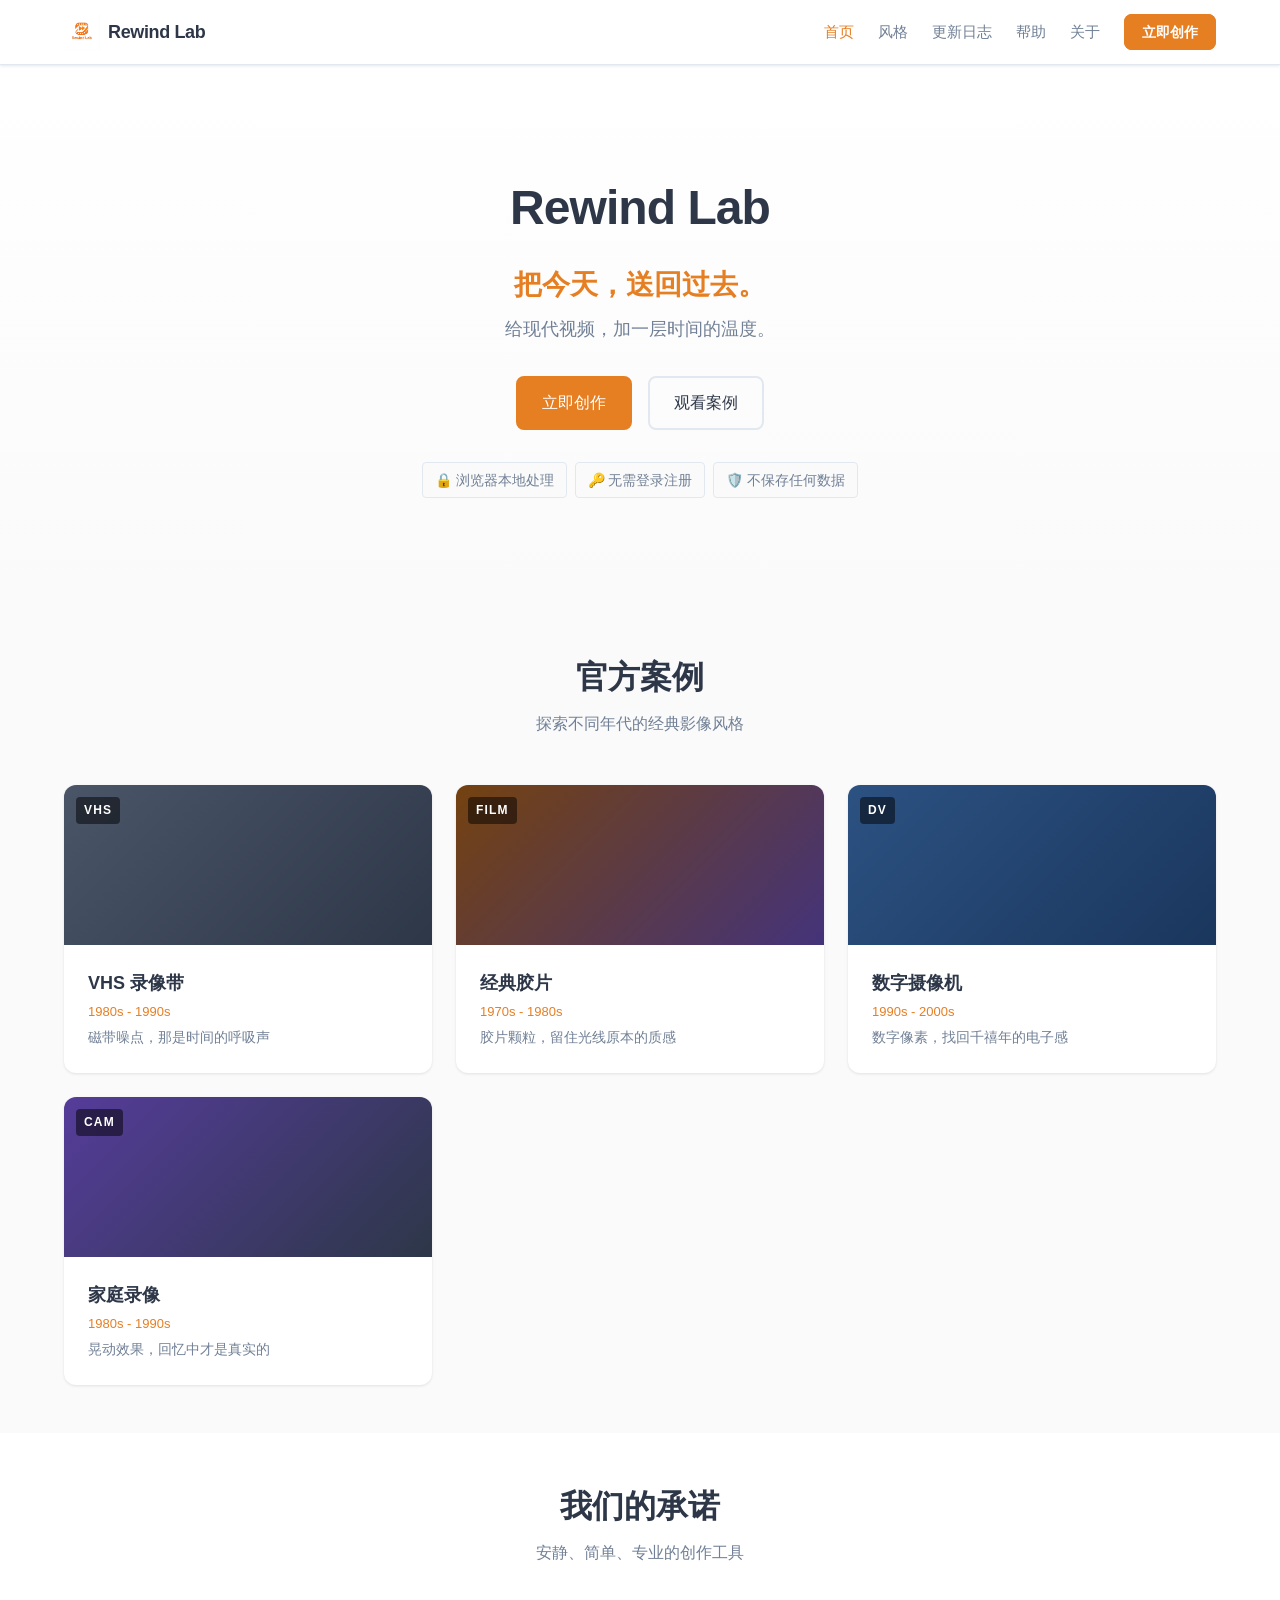
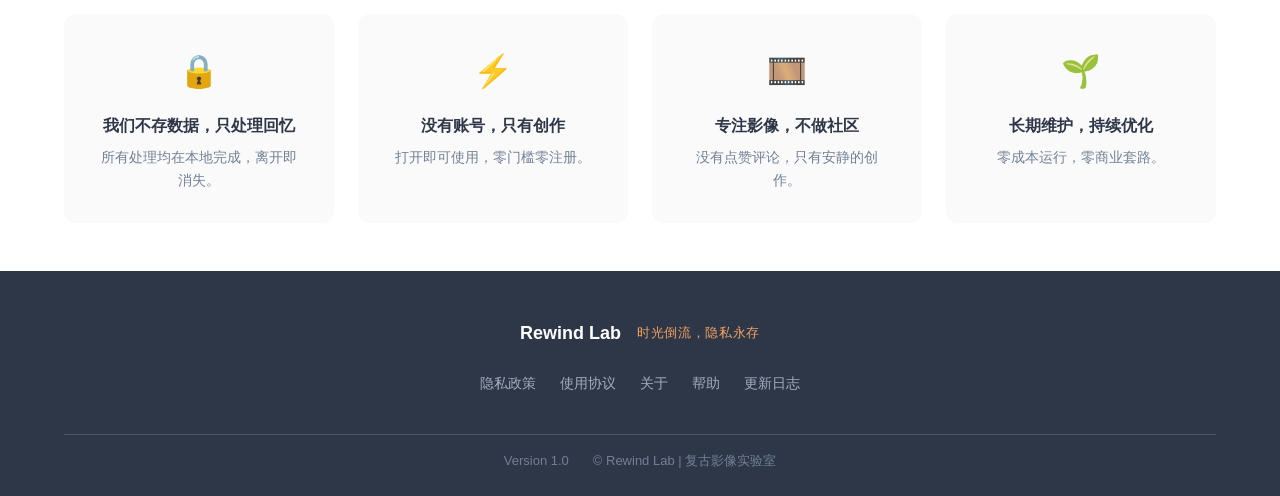
==== commit d3487af7: "Update index.html" ====
--- a/index.html
+++ b/index.html
@@ -7,7 +7,7 @@
 <title>Rewind Lab | 复古影像实验室</title>
 <link rel="stylesheet" href="css/global.css">
 <link rel="stylesheet" href="css/components/navbar.css">
-<link rel="icon" href="assets/images/logo.jpg" type="image/jpg">
+<link rel="icon" href="assets/images/logo.jpg">
 </head>
 <body>
 
@@ -132,7 +132,6 @@
 <div class="container">
 <div class="footer-content">
 <div class="footer-brand">
-<img src="assets/images/logo.jpg" alt="Rewind Lab" class="footer-logo">
 <span>Rewind Lab</span>
 <span class="footer-tagline">时光倒流，隐私永存</span>
 </div>
--- a/css/components/navbar.css
+++ b/css/components/navbar.css
@@ -164,4 +164,27 @@
     .nav-toggle.active .hamburger-line:nth-child(3) {
         transform: rotate(-45deg) translate(7px, -6px);
     }
-}+   /* iPad 分屏模式触摸反馈 */
+.nav-toggle {
+    -webkit-tap-highlight-color: transparent;
+    touch-action: manipulation;
+    cursor: pointer;
+}
+
+.nav-toggle:active {
+    transform: scale(0.95);
+}
+
+/* 确保汉堡菜单在移动端可见 */
+@media (max-width: 768px) {
+    .nav-toggle {
+        display: flex !important;
+        z-index: 1001;
+        background: var(--color-background);
+    }
+    
+    .nav-menu {
+        z-index: 1001;
+    }
+}
+}
